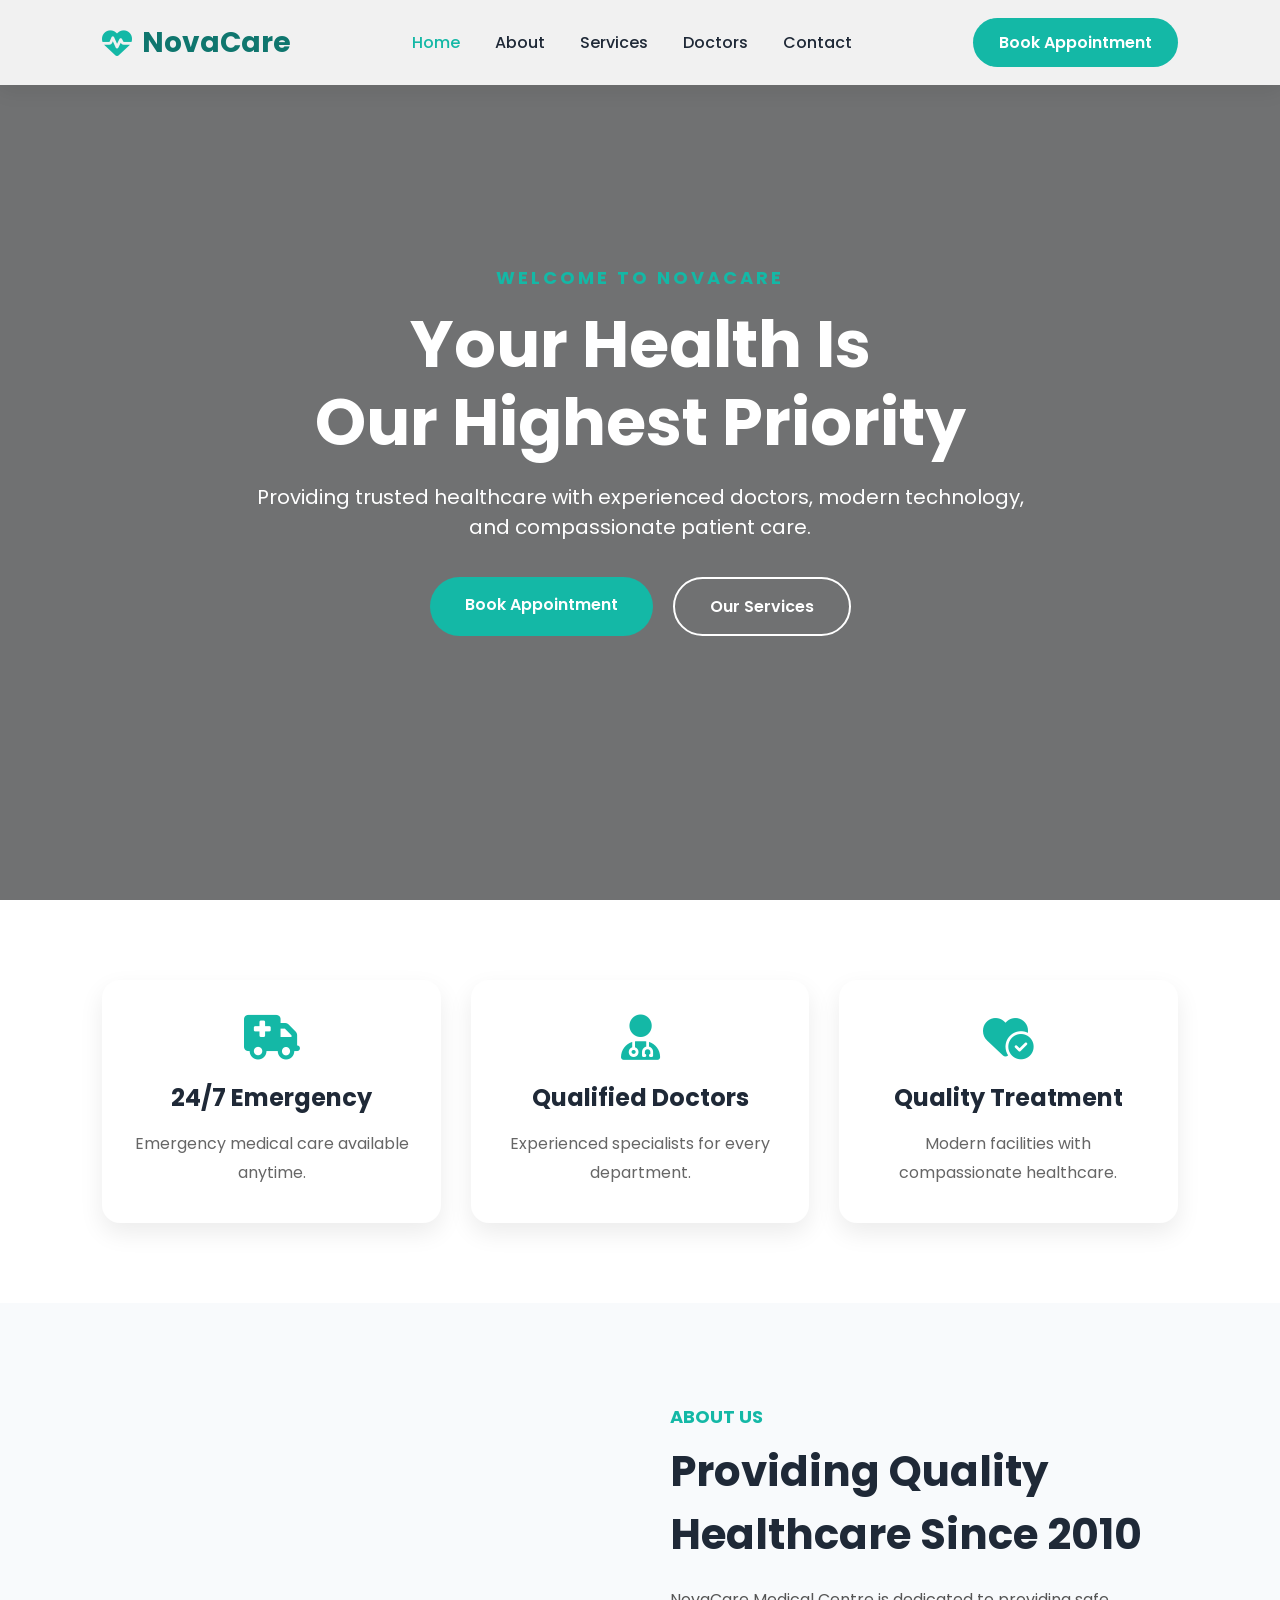
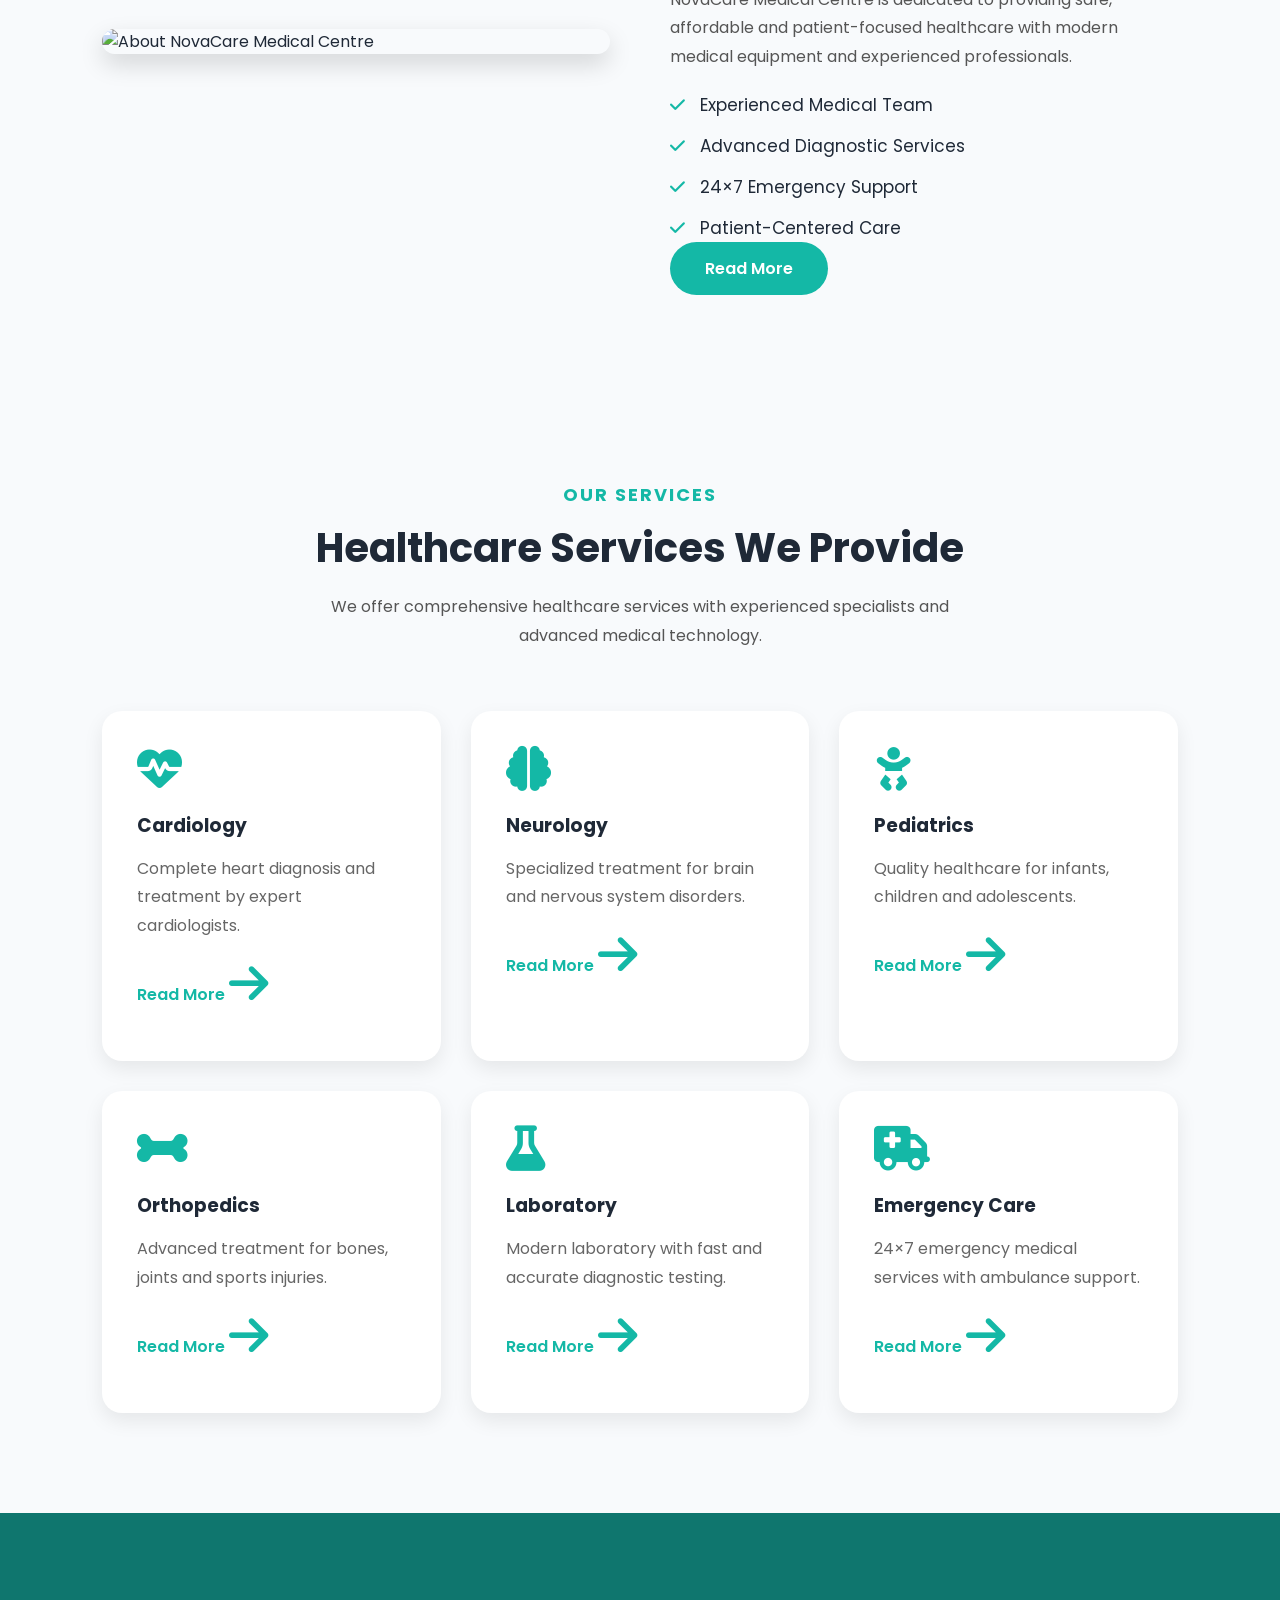
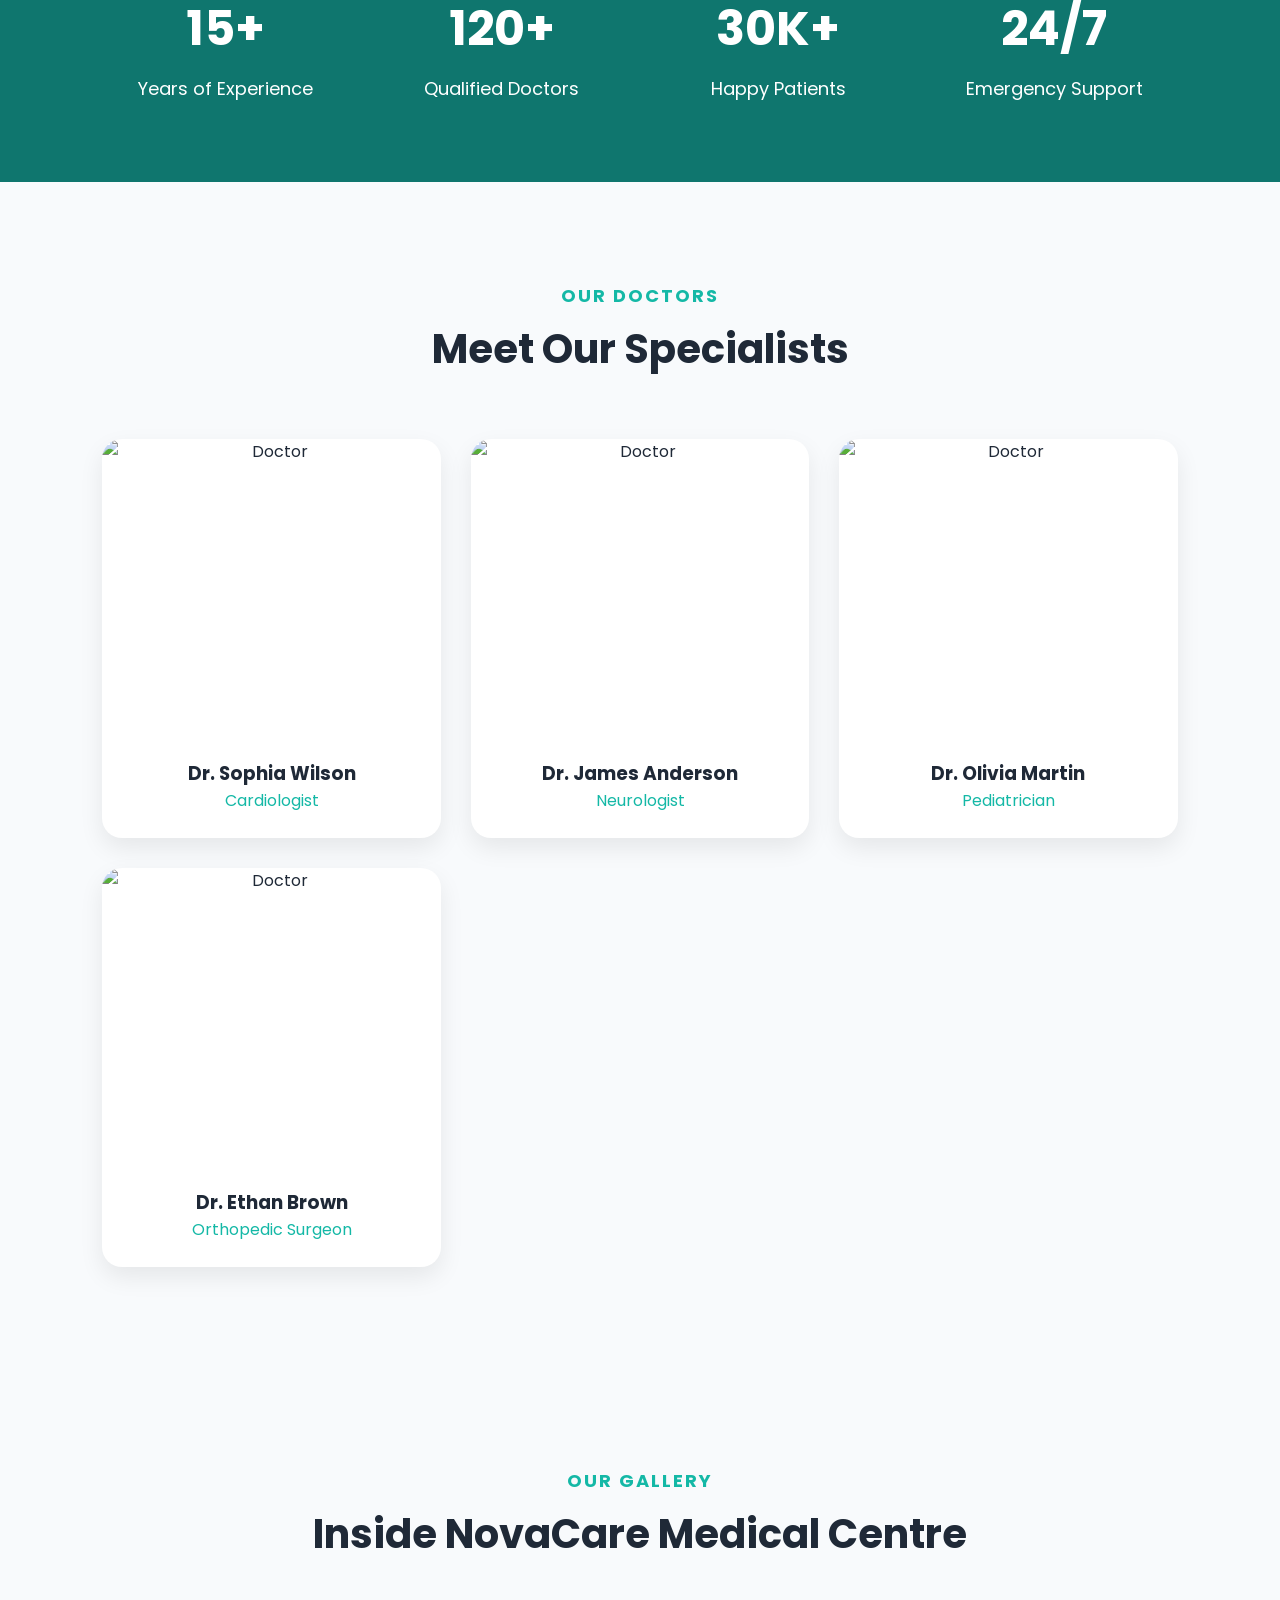
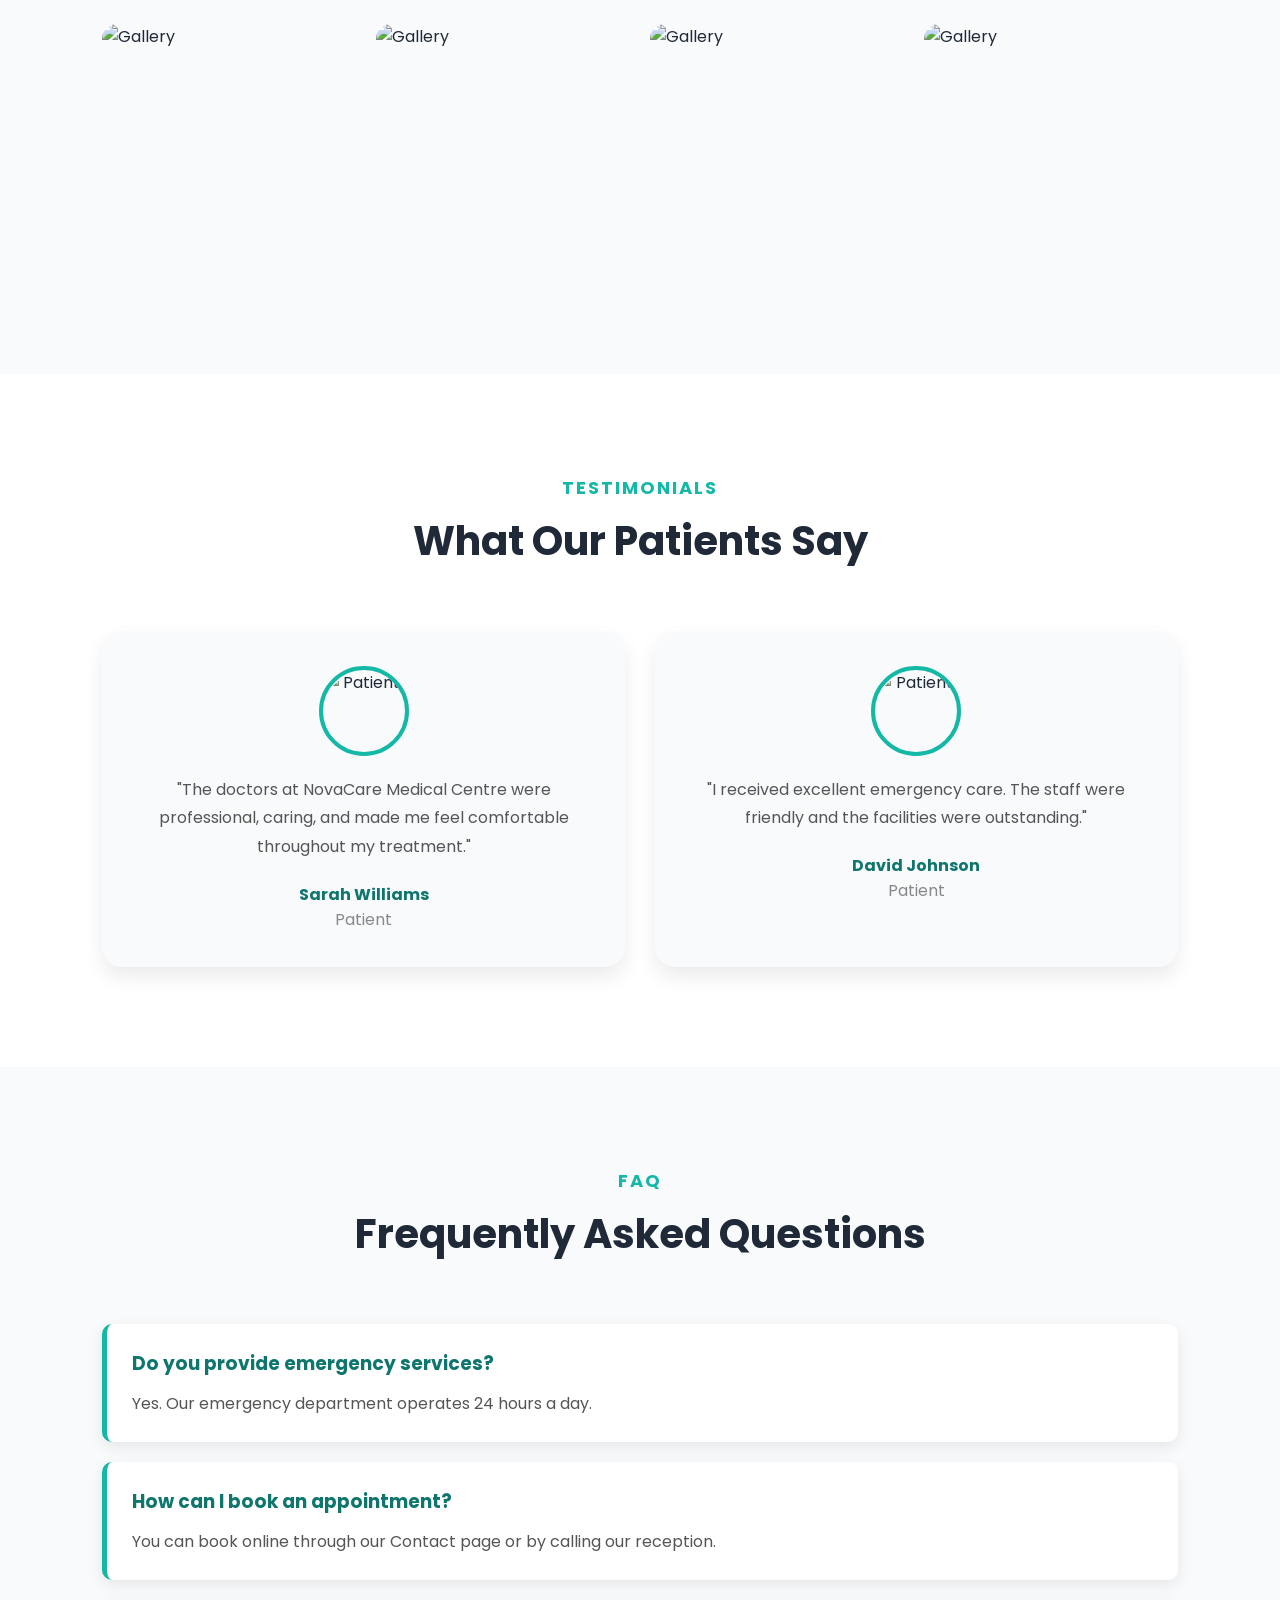
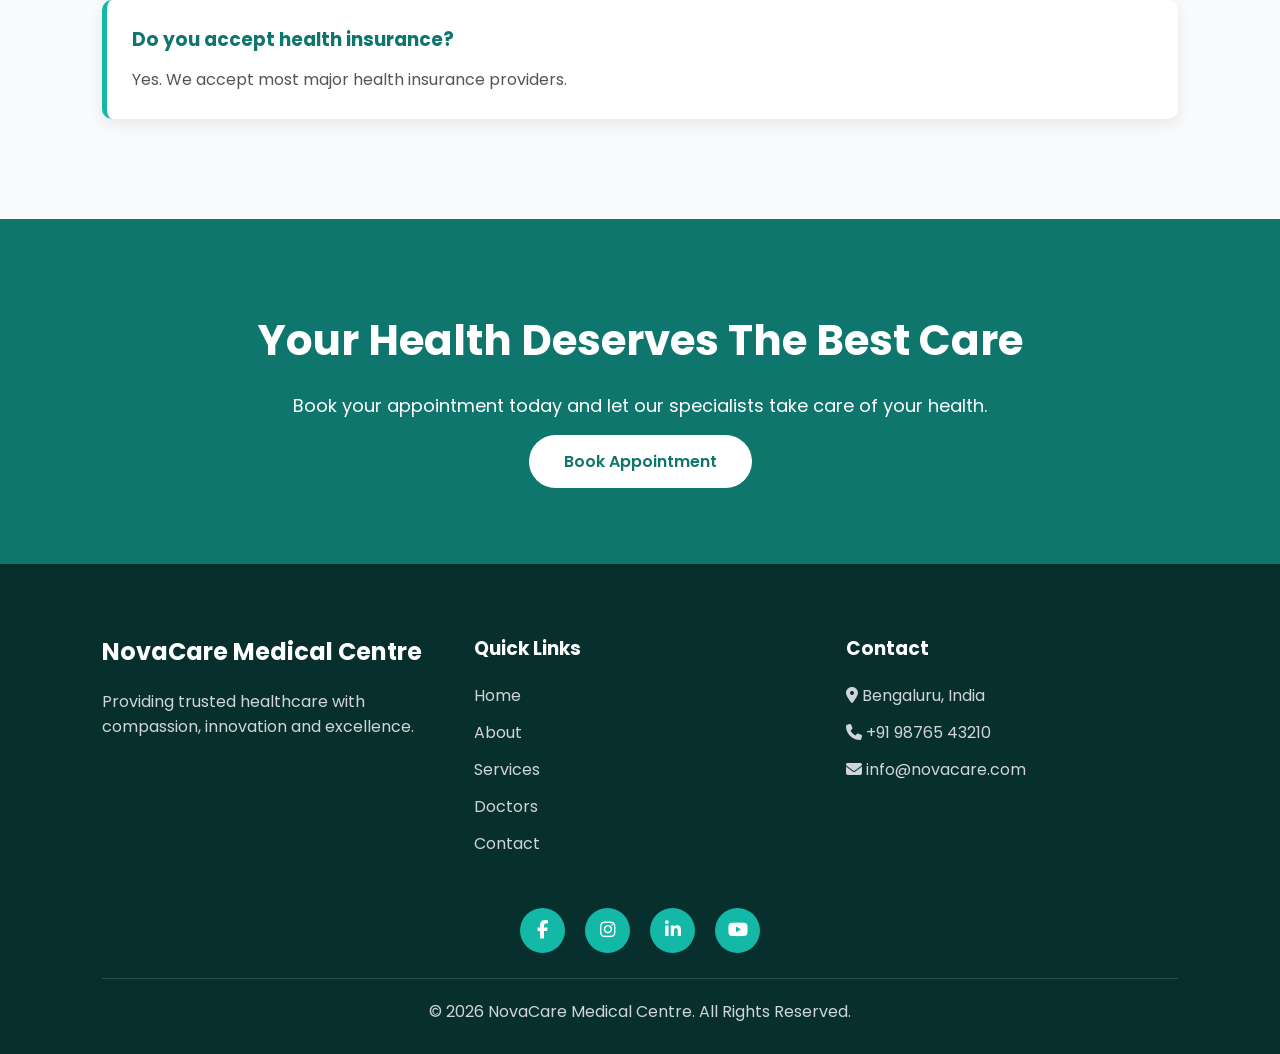
==== index.html @ 67d6e4db "Add files via upload" ====
<!DOCTYPE html>
<html lang="en">

<head>

<meta charset="UTF-8">

<meta name="viewport" content="width=device-width, initial-scale=1.0">

<title>NovaCare Medical Centre | Your Health, Our Priority</title>

<meta name="description" content="NovaCare Medical Centre provides quality healthcare with experienced doctors and modern facilities.">

<link rel="stylesheet" href="style.css">

<link href="https://fonts.googleapis.com/css2?family=Poppins:wght@300;400;500;600;700;800&display=swap" rel="stylesheet">

<link rel="stylesheet"
href="https://cdnjs.cloudflare.com/ajax/libs/font-awesome/6.6.0/css/all.min.css">

</head>

<body>

<!-- Navigation -->

<header>

<nav class="navbar">

<a href="index.html" class="logo">

<i class="fa-solid fa-heart-pulse"></i>

<span>NovaCare</span>

</a>

<input type="checkbox" id="menu-toggle">

<label for="menu-toggle" class="menu-btn">

<span></span>

<span></span>

<span></span>

</label>

<ul class="nav-links">

<li><a class="active" href="index.html">Home</a></li>

<li><a href="about.html">About</a></li>

<li><a href="services.html">Services</a></li>

<li><a href="doctors.html">Doctors</a></li>

<li><a href="contact.html">Contact</a></li>

</ul>

<a href="contact.html" class="appointment-btn">

Book Appointment

</a>

</nav>

</header>

<!-- Hero -->

<section class="hero">

<div class="overlay"></div>

<div class="hero-content">

<h4>WELCOME TO NOVACARE</h4>

<h1>

Your Health Is<br>

Our Highest Priority

</h1>

<p>

Providing trusted healthcare with experienced doctors,
modern technology, and compassionate patient care.

</p>

<div class="hero-buttons">

<a href="contact.html" class="btn">

Book Appointment

</a>

<a href="services.html" class="btn-outline">

Our Services

</a>

</div>

</div>

</section>

<!-- Emergency Cards -->

<section class="emergency-section">

<div class="emergency-card">

<i class="fa-solid fa-truck-medical"></i>

<h3>24/7 Emergency</h3>

<p>

Emergency medical care available anytime.

</p>

</div>

<div class="emergency-card">

<i class="fa-solid fa-user-doctor"></i>

<h3>Qualified Doctors</h3>

<p>

Experienced specialists for every department.

</p>

</div>

<div class="emergency-card">

<i class="fa-solid fa-heart-circle-check"></i>

<h3>Quality Treatment</h3>

<p>

Modern facilities with compassionate healthcare.

</p>

</div>

</section>

<!-- About Preview -->

<section class="about-home">

<div class="about-image">

<img src="images/about.jpg" alt="About NovaCare Medical Centre">

</div>

<div class="about-content">

<h5>ABOUT US</h5>

<h2>

Providing Quality Healthcare Since 2010

</h2>

<p>

NovaCare Medical Centre is dedicated to providing safe,
affordable and patient-focused healthcare with modern
medical equipment and experienced professionals.

</p>

<ul>

<li><i class="fa-solid fa-check"></i> Experienced Medical Team</li>

<li><i class="fa-solid fa-check"></i> Advanced Diagnostic Services</li>

<li><i class="fa-solid fa-check"></i> 24×7 Emergency Support</li>

<li><i class="fa-solid fa-check"></i> Patient-Centered Care</li>

</ul>

<a href="about.html" class="btn">

Read More

</a>

</div>

</section>

<!-- NEXT PART CONTINUES FROM HERE -->
 <!-- ================= SERVICES ================= -->

<section class="services">

<div class="section-title">

<h5>OUR SERVICES</h5>

<h2>Healthcare Services We Provide</h2>

<p>
We offer comprehensive healthcare services with experienced specialists and advanced medical technology.
</p>

</div>

<div class="service-container">

<div class="service-card">

<i class="fa-solid fa-heart-pulse"></i>

<h3>Cardiology</h3>

<p>Complete heart diagnosis and treatment by expert cardiologists.</p>

<a href="services.html">Read More <i class="fa-solid fa-arrow-right"></i></a>

</div>

<div class="service-card">

<i class="fa-solid fa-brain"></i>

<h3>Neurology</h3>

<p>Specialized treatment for brain and nervous system disorders.</p>

<a href="services.html">Read More <i class="fa-solid fa-arrow-right"></i></a>

</div>

<div class="service-card">

<i class="fa-solid fa-baby"></i>

<h3>Pediatrics</h3>

<p>Quality healthcare for infants, children and adolescents.</p>

<a href="services.html">Read More <i class="fa-solid fa-arrow-right"></i></a>

</div>

<div class="service-card">

<i class="fa-solid fa-bone"></i>

<h3>Orthopedics</h3>

<p>Advanced treatment for bones, joints and sports injuries.</p>

<a href="services.html">Read More <i class="fa-solid fa-arrow-right"></i></a>

</div>

<div class="service-card">

<i class="fa-solid fa-flask"></i>

<h3>Laboratory</h3>

<p>Modern laboratory with fast and accurate diagnostic testing.</p>

<a href="services.html">Read More <i class="fa-solid fa-arrow-right"></i></a>

</div>

<div class="service-card">

<i class="fa-solid fa-truck-medical"></i>

<h3>Emergency Care</h3>

<p>24×7 emergency medical services with ambulance support.</p>

<a href="services.html">Read More <i class="fa-solid fa-arrow-right"></i></a>

</div>

</div>

</section>

<!-- ================= COUNTERS ================= -->

<section class="counter">

<div class="counter-box">

<h2>15+</h2>

<p>Years of Experience</p>

</div>

<div class="counter-box">

<h2>120+</h2>

<p>Qualified Doctors</p>

</div>

<div class="counter-box">

<h2>30K+</h2>

<p>Happy Patients</p>

</div>

<div class="counter-box">

<h2>24/7</h2>

<p>Emergency Support</p>

</div>

</section>

<!-- ================= DOCTORS ================= -->

<section class="doctors-home">

<div class="section-title">

<h5>OUR DOCTORS</h5>

<h2>Meet Our Specialists</h2>

</div>

<div class="doctor-container">

<div class="doctor-card">

<img src="images/doctor1.jpg" alt="Doctor">

<h3>Dr. Sophia Wilson</h3>

<p>Cardiologist</p>

</div>

<div class="doctor-card">

<img src="images/doctor2.jpg" alt="Doctor">

<h3>Dr. James Anderson</h3>

<p>Neurologist</p>

</div>

<div class="doctor-card">

<img src="images/doctor3.jpg" alt="Doctor">

<h3>Dr. Olivia Martin</h3>

<p>Pediatrician</p>

</div>

<div class="doctor-card">

<img src="images/doctor4.jpg" alt="Doctor">

<h3>Dr. Ethan Brown</h3>

<p>Orthopedic Surgeon</p>

</div>

</div>

</section>

<!-- ================= GALLERY ================= -->

<section class="gallery-home">

<div class="section-title">

<h5>OUR GALLERY</h5>

<h2>Inside NovaCare Medical Centre</h2>

</div>

<div class="gallery-grid">

<img src="images/gallery1.jpg" alt="Gallery">

<img src="images/gallery2.jpg" alt="Gallery">

<img src="images/gallery3.jpg" alt="Gallery">

<img src="images/gallery4.jpg" alt="Gallery">

</div>

</section>

<!-- NEXT PART CONTINUES FROM HERE -->
 <!-- ================= TESTIMONIALS ================= -->

<section class="testimonials">

<div class="section-title">

<h5>TESTIMONIALS</h5>

<h2>What Our Patients Say</h2>

</div>

<div class="testimonial-container">

<div class="testimonial-card">

<img src="images/patient1.jpg" alt="Patient">

<p>

"The doctors at NovaCare Medical Centre were professional, caring, and made me feel comfortable throughout my treatment."

</p>

<h4>Sarah Williams</h4>

<span>Patient</span>

</div>

<div class="testimonial-card">

<img src="images/patient2.jpg" alt="Patient">

<p>

"I received excellent emergency care. The staff were friendly and the facilities were outstanding."

</p>

<h4>David Johnson</h4>

<span>Patient</span>

</div>

</div>

</section>

<!-- ================= FAQ ================= -->

<section class="faq">

<div class="section-title">

<h5>FAQ</h5>

<h2>Frequently Asked Questions</h2>

</div>

<div class="faq-container">

<div class="faq-box">

<h3>Do you provide emergency services?</h3>

<p>

Yes. Our emergency department operates 24 hours a day.

</p>

</div>

<div class="faq-box">

<h3>How can I book an appointment?</h3>

<p>

You can book online through our Contact page or by calling our reception.

</p>

</div>

<div class="faq-box">

<h3>Do you accept health insurance?</h3>

<p>

Yes. We accept most major health insurance providers.

</p>

</div>

</div>

</section>

<!-- ================= CALL TO ACTION ================= -->

<section class="cta">

<h2>Your Health Deserves The Best Care</h2>

<p>

Book your appointment today and let our specialists take care of your health.

</p>

<a href="contact.html" class="btn">

Book Appointment

</a>

</section>

<!-- ================= FOOTER ================= -->

<footer>

<div class="footer-container">

<div class="footer-box">

<h2>NovaCare Medical Centre</h2>

<p>

Providing trusted healthcare with compassion, innovation and excellence.

</p>

</div>

<div class="footer-box">

<h3>Quick Links</h3>

<ul>

<li><a href="index.html">Home</a></li>

<li><a href="about.html">About</a></li>

<li><a href="services.html">Services</a></li>

<li><a href="doctors.html">Doctors</a></li>

<li><a href="contact.html">Contact</a></li>

</ul>

</div>

<div class="footer-box">

<h3>Contact</h3>

<p><i class="fa-solid fa-location-dot"></i> Bengaluru, India</p>

<p><i class="fa-solid fa-phone"></i> +91 98765 43210</p>

<p><i class="fa-solid fa-envelope"></i> info@novacare.com</p>

</div>

</div>

<div class="social-icons">

<a href="#"><i class="fab fa-facebook-f"></i></a>

<a href="#"><i class="fab fa-instagram"></i></a>

<a href="#"><i class="fab fa-linkedin-in"></i></a>

<a href="#"><i class="fab fa-youtube"></i></a>

</div>

<p class="copyright">

© 2026 NovaCare Medical Centre. All Rights Reserved.

</p>

</footer>

<script src="script.js"></script>

</body>

</html>
---- style.css ----
/* ===============================
   NOVACARE MEDICAL CENTRE
   STYLE.CSS
=================================*/

@import url('https://fonts.googleapis.com/css2?family=Poppins:wght@300;400;500;600;700;800&display=swap');

*{
margin:0;
padding:0;
box-sizing:border-box;
font-family:'Poppins',sans-serif;
scroll-behavior:smooth;
}

body{
background:#F8FAFC;
color:#1F2937;
overflow-x:hidden;
}

img{
width:100%;
display:block;
}

a{
text-decoration:none;
}

ul{
list-style:none;
}

/*================ NAVBAR ================*/

header{
position:fixed;
top:0;
left:0;
width:100%;
z-index:1000;
}

.navbar{
display:flex;
justify-content:space-between;
align-items:center;
padding:18px 8%;
background:rgba(255,255,255,.9);
backdrop-filter:blur(15px);
box-shadow:0 5px 20px rgba(0,0,0,.08);
}

.logo{
display:flex;
align-items:center;
gap:10px;
font-size:28px;
font-weight:700;
color:#0F766E;
}

.logo i{
font-size:30px;
color:#14B8A6;
}

.nav-links{
display:flex;
gap:35px;
}

.nav-links a{
color:#1F2937;
font-weight:500;
transition:.3s;
}

.nav-links a:hover,
.nav-links .active{
color:#14B8A6;
}

.appointment-btn{
background:#14B8A6;
padding:12px 26px;
border-radius:30px;
color:#fff;
font-weight:600;
transition:.3s;
}

.appointment-btn:hover{
background:#0F766E;
}

#menu-toggle{
display:none;
}

.menu-btn{
display:none;
cursor:pointer;
}

.menu-btn span{
display:block;
width:28px;
height:3px;
background:#0F766E;
margin:6px 0;
border-radius:5px;
}

/*================ HERO ================*/

.hero{
height:100vh;
background:
linear-gradient(rgba(0,0,0,.55),rgba(0,0,0,.55)),
url("images/hero-banner.jpg") center/cover;
display:flex;
justify-content:center;
align-items:center;
text-align:center;
padding:0 20px;
}

.hero-content{
max-width:800px;
color:#fff;
}

.hero h4{
font-size:18px;
letter-spacing:3px;
margin-bottom:15px;
color:#14B8A6;
}

.hero h1{
font-size:65px;
line-height:1.2;
margin-bottom:20px;
}

.hero p{
font-size:20px;
margin-bottom:35px;
}

.hero-buttons{
display:flex;
justify-content:center;
gap:20px;
flex-wrap:wrap;
}

.btn{
background:#14B8A6;
color:#fff;
padding:15px 35px;
border-radius:30px;
font-weight:600;
transition:.3s;
}

.btn:hover{
background:#0F766E;
}

.btn-outline{
border:2px solid #fff;
padding:15px 35px;
border-radius:30px;
color:#fff;
font-weight:600;
transition:.3s;
}

.btn-outline:hover{
background:#fff;
color:#0F766E;
}

/*================ SECTION TITLE ================*/

.section-title{
text-align:center;
margin-bottom:60px;
}

.section-title h5{
color:#14B8A6;
font-size:18px;
letter-spacing:2px;
margin-bottom:10px;
}

.section-title h2{
font-size:40px;
margin-bottom:15px;
color:#1F2937;
}

.section-title p{
max-width:700px;
margin:auto;
line-height:1.8;
color:#555;
}
/*================ EMERGENCY SECTION ================*/

.emergency-section{
padding:80px 8%;
display:grid;
grid-template-columns:repeat(auto-fit,minmax(250px,1fr));
gap:30px;
background:#fff;
}

.emergency-card{
background:#fff;
padding:35px 25px;
border-radius:18px;
text-align:center;
box-shadow:0 10px 25px rgba(0,0,0,.08);
transition:.4s;
}

.emergency-card:hover{
transform:translateY(-10px);
}

.emergency-card i{
font-size:45px;
color:#14B8A6;
margin-bottom:20px;
}

.emergency-card h3{
margin-bottom:15px;
font-size:24px;
}

.emergency-card p{
color:#666;
line-height:1.8;
}

/*================ ABOUT ================*/

.about-home{
padding:100px 8%;
display:grid;
grid-template-columns:repeat(auto-fit,minmax(350px,1fr));
align-items:center;
gap:60px;
}

.about-image img{
border-radius:20px;
box-shadow:0 10px 25px rgba(0,0,0,.15);
}

.about-content h5{
color:#14B8A6;
font-size:18px;
margin-bottom:10px;
}

.about-content h2{
font-size:42px;
margin-bottom:20px;
}

.about-content p{
line-height:1.8;
color:#555;
margin-bottom:20px;
}

.about-content ul li{
margin:15px 0;
font-size:17px;
}

.about-content i{
color:#14B8A6;
margin-right:10px;
}

/*================ SERVICES ================*/

.services{
padding:100px 8%;
background:#F8FAFC;
}

.service-container{
display:grid;
grid-template-columns:repeat(auto-fit,minmax(280px,1fr));
gap:30px;
}

.service-card{
background:#fff;
padding:35px;
border-radius:20px;
box-shadow:0 8px 20px rgba(0,0,0,.08);
transition:.4s;
}

.service-card:hover{
transform:translateY(-10px);
}

.service-card i{
font-size:45px;
color:#14B8A6;
margin-bottom:20px;
}

.service-card h3{
margin-bottom:15px;
}

.service-card p{
line-height:1.8;
color:#666;
margin-bottom:20px;
}

.service-card a{
color:#14B8A6;
font-weight:600;
}

/*================ COUNTER ================*/

.counter{
padding:80px 8%;
background:#0F766E;
display:grid;
grid-template-columns:repeat(auto-fit,minmax(220px,1fr));
gap:30px;
text-align:center;
color:#fff;
}

.counter-box h2{
font-size:48px;
margin-bottom:10px;
}

.counter-box p{
font-size:18px;
}

/*================ DOCTORS ================*/

.doctors-home{
padding:100px 8%;
}

.doctor-container{
display:grid;
grid-template-columns:repeat(auto-fit,minmax(250px,1fr));
gap:30px;
}

.doctor-card{
background:#fff;
border-radius:20px;
overflow:hidden;
text-align:center;
box-shadow:0 10px 25px rgba(0,0,0,.08);
transition:.4s;
}

.doctor-card:hover{
transform:translateY(-10px);
}

.doctor-card img{
height:300px;
object-fit:cover;
}

.doctor-card h3{
margin-top:20px;
}

.doctor-card p{
padding-bottom:25px;
color:#14B8A6;
}

/*================ GALLERY ================*/

.gallery-home{
padding:100px 8%;
background:#F8FAFC;
}

.gallery-grid{
display:grid;
grid-template-columns:repeat(auto-fit,minmax(250px,1fr));
gap:20px;
}

.gallery-grid img{
height:250px;
object-fit:cover;
border-radius:15px;
transition:.4s;
}

.gallery-grid img:hover{
transform:scale(1.05);
}
/*================ TESTIMONIALS ================*/

.testimonials{
padding:100px 8%;
background:#ffffff;
}

.testimonial-container{
display:grid;
grid-template-columns:repeat(auto-fit,minmax(320px,1fr));
gap:30px;
}

.testimonial-card{
background:#F8FAFC;
padding:35px;
border-radius:20px;
text-align:center;
box-shadow:0 10px 20px rgba(0,0,0,.08);
transition:.4s;
}

.testimonial-card:hover{
transform:translateY(-10px);
}

.testimonial-card img{
width:90px;
height:90px;
border-radius:50%;
margin:0 auto 20px;
object-fit:cover;
border:4px solid #14B8A6;
}

.testimonial-card p{
line-height:1.8;
color:#555;
margin-bottom:20px;
}

.testimonial-card h4{
color:#0F766E;
}

.testimonial-card span{
color:#888;
}

/*================ FAQ ================*/

.faq{
padding:100px 8%;
background:#F8FAFC;
}

.faq-container{
display:grid;
gap:20px;
}

.faq-box{
background:#fff;
padding:25px;
border-left:5px solid #14B8A6;
border-radius:10px;
box-shadow:0 5px 15px rgba(0,0,0,.08);
}

.faq-box h3{
margin-bottom:12px;
color:#0F766E;
}

.faq-box p{
color:#555;
line-height:1.7;
}

/*================ CALL TO ACTION ================*/

.cta{
padding:90px 8%;
text-align:center;
background:#0F766E;
color:#fff;
}

.cta h2{
font-size:42px;
margin-bottom:20px;
}

.cta p{
font-size:18px;
margin-bottom:30px;
}

.cta .btn{
background:#fff;
color:#0F766E;
}

.cta .btn:hover{
background:#14B8A6;
color:#fff;
}

/*================ FOOTER ================*/

footer{
background:#062F2D;
color:#fff;
padding:70px 8% 30px;
}

.footer-container{
display:grid;
grid-template-columns:repeat(auto-fit,minmax(250px,1fr));
gap:40px;
margin-bottom:40px;
}

.footer-box h2,
.footer-box h3{
margin-bottom:20px;
}

.footer-box p,
.footer-box li{
margin-bottom:12px;
color:#d1d5db;
}

.footer-box ul{
padding:0;
}

.footer-box a{
color:#d1d5db;
transition:.3s;
}

.footer-box a:hover{
color:#14B8A6;
}

.social-icons{
display:flex;
justify-content:center;
gap:20px;
margin-bottom:25px;
}

.social-icons a{
width:45px;
height:45px;
background:#14B8A6;
color:#fff;
display:flex;
align-items:center;
justify-content:center;
border-radius:50%;
font-size:18px;
transition:.3s;
}

.social-icons a:hover{
background:#fff;
color:#0F766E;
}

.copyright{
text-align:center;
border-top:1px solid rgba(255,255,255,.15);
padding-top:20px;
color:#d1d5db;
}

/*================ MOBILE MENU ================*/

@media(max-width:992px){

.menu-btn{
display:block;
z-index:1001;
}

.nav-links{
position:fixed;
top:80px;
left:-100%;
width:100%;
background:#ffffff;
flex-direction:column;
text-align:center;
padding:30px 0;
transition:.4s;
box-shadow:0 10px 20px rgba(0,0,0,.1);
}

.nav-links li{
margin:18px 0;
}

#menu-toggle:checked~.nav-links{
left:0;
}

.appointment-btn{
display:none;
}

.hero h1{
font-size:45px;
}

.hero p{
font-size:18px;
}

.section-title h2{
font-size:32px;
}

.about-content h2{
font-size:34px;
}

.cta h2{
font-size:32px;
}

}

@media(max-width:576px){

.navbar{
padding:15px 5%;
}

.hero{
padding:0 15px;
}

.hero h1{
font-size:34px;
}

.hero p{
font-size:16px;
}

.hero-buttons{
flex-direction:column;
}

.btn,
.btn-outline{
width:100%;
text-align:center;
}

.about-home,
.services,
.doctors-home,
.gallery-home,
.testimonials,
.faq,
.counter,
.cta{
padding:70px 5%;
}

.counter-box h2{
font-size:38px;
}

}
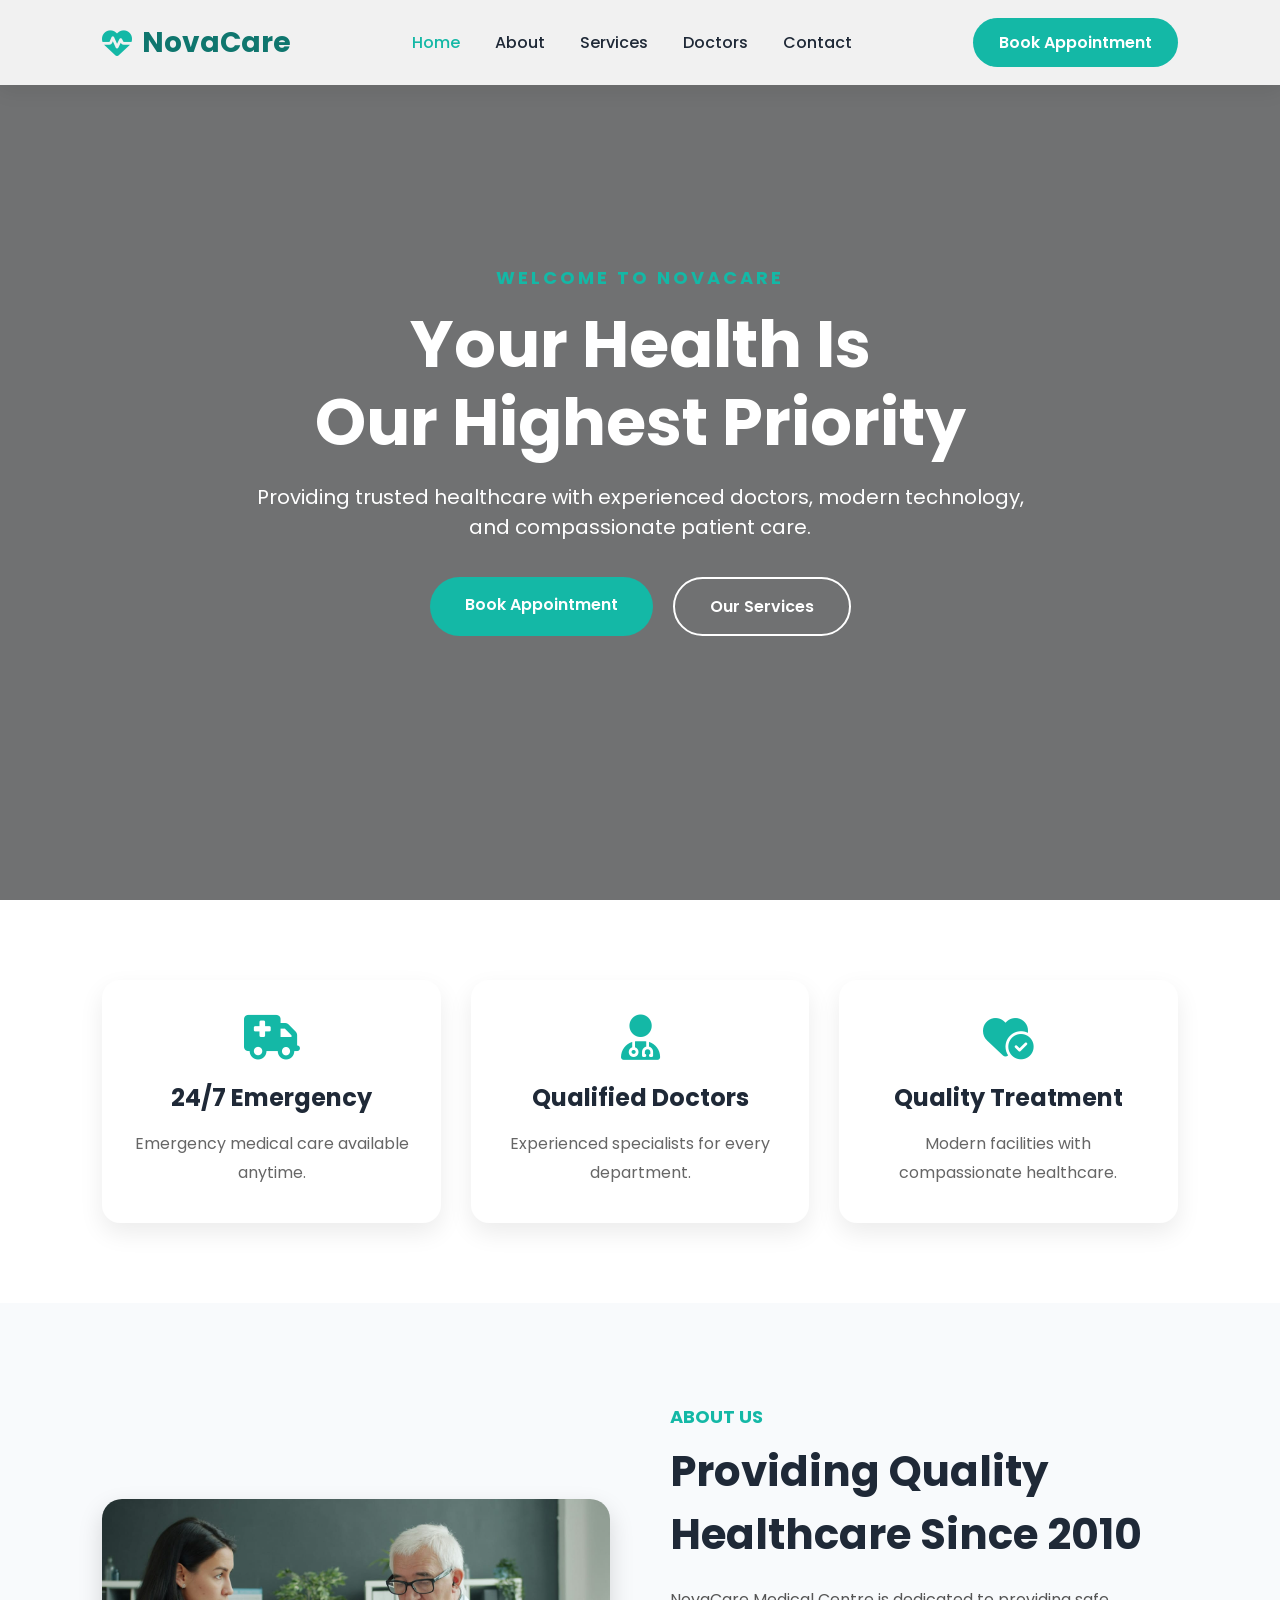
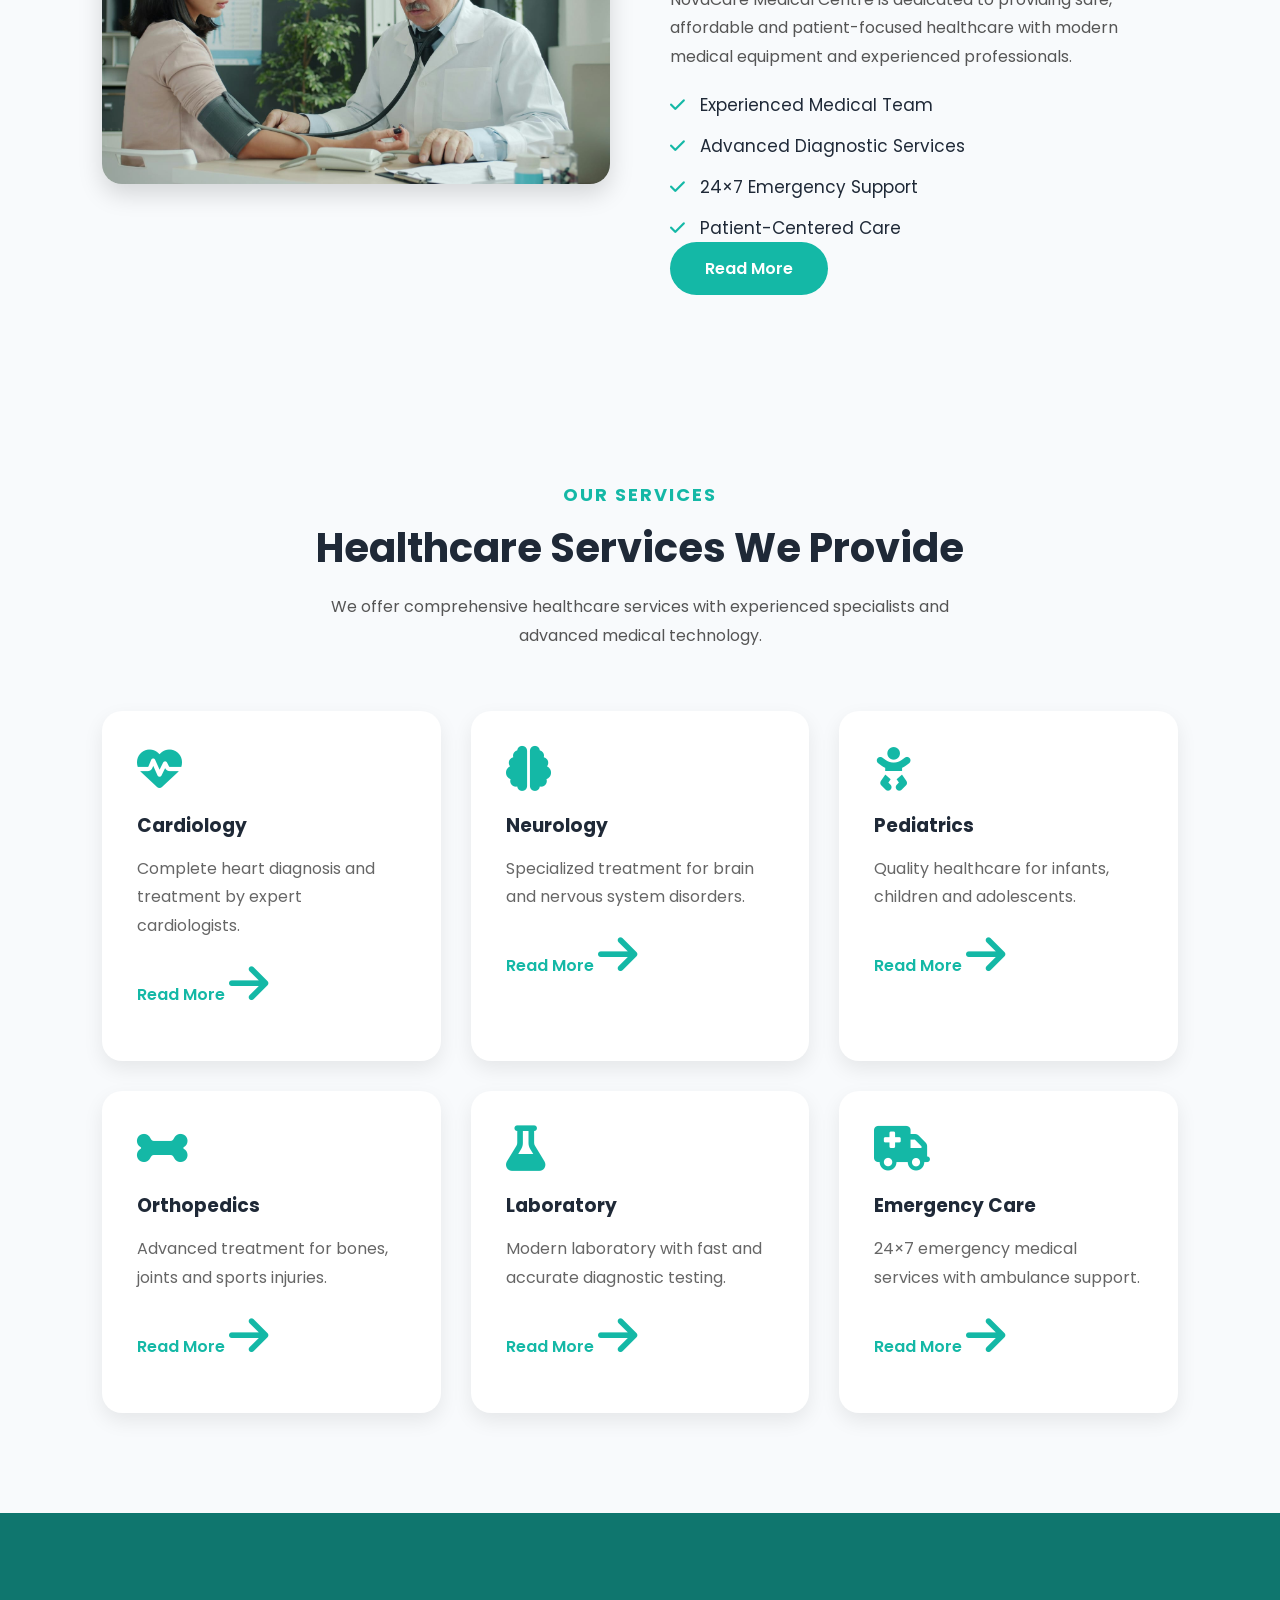
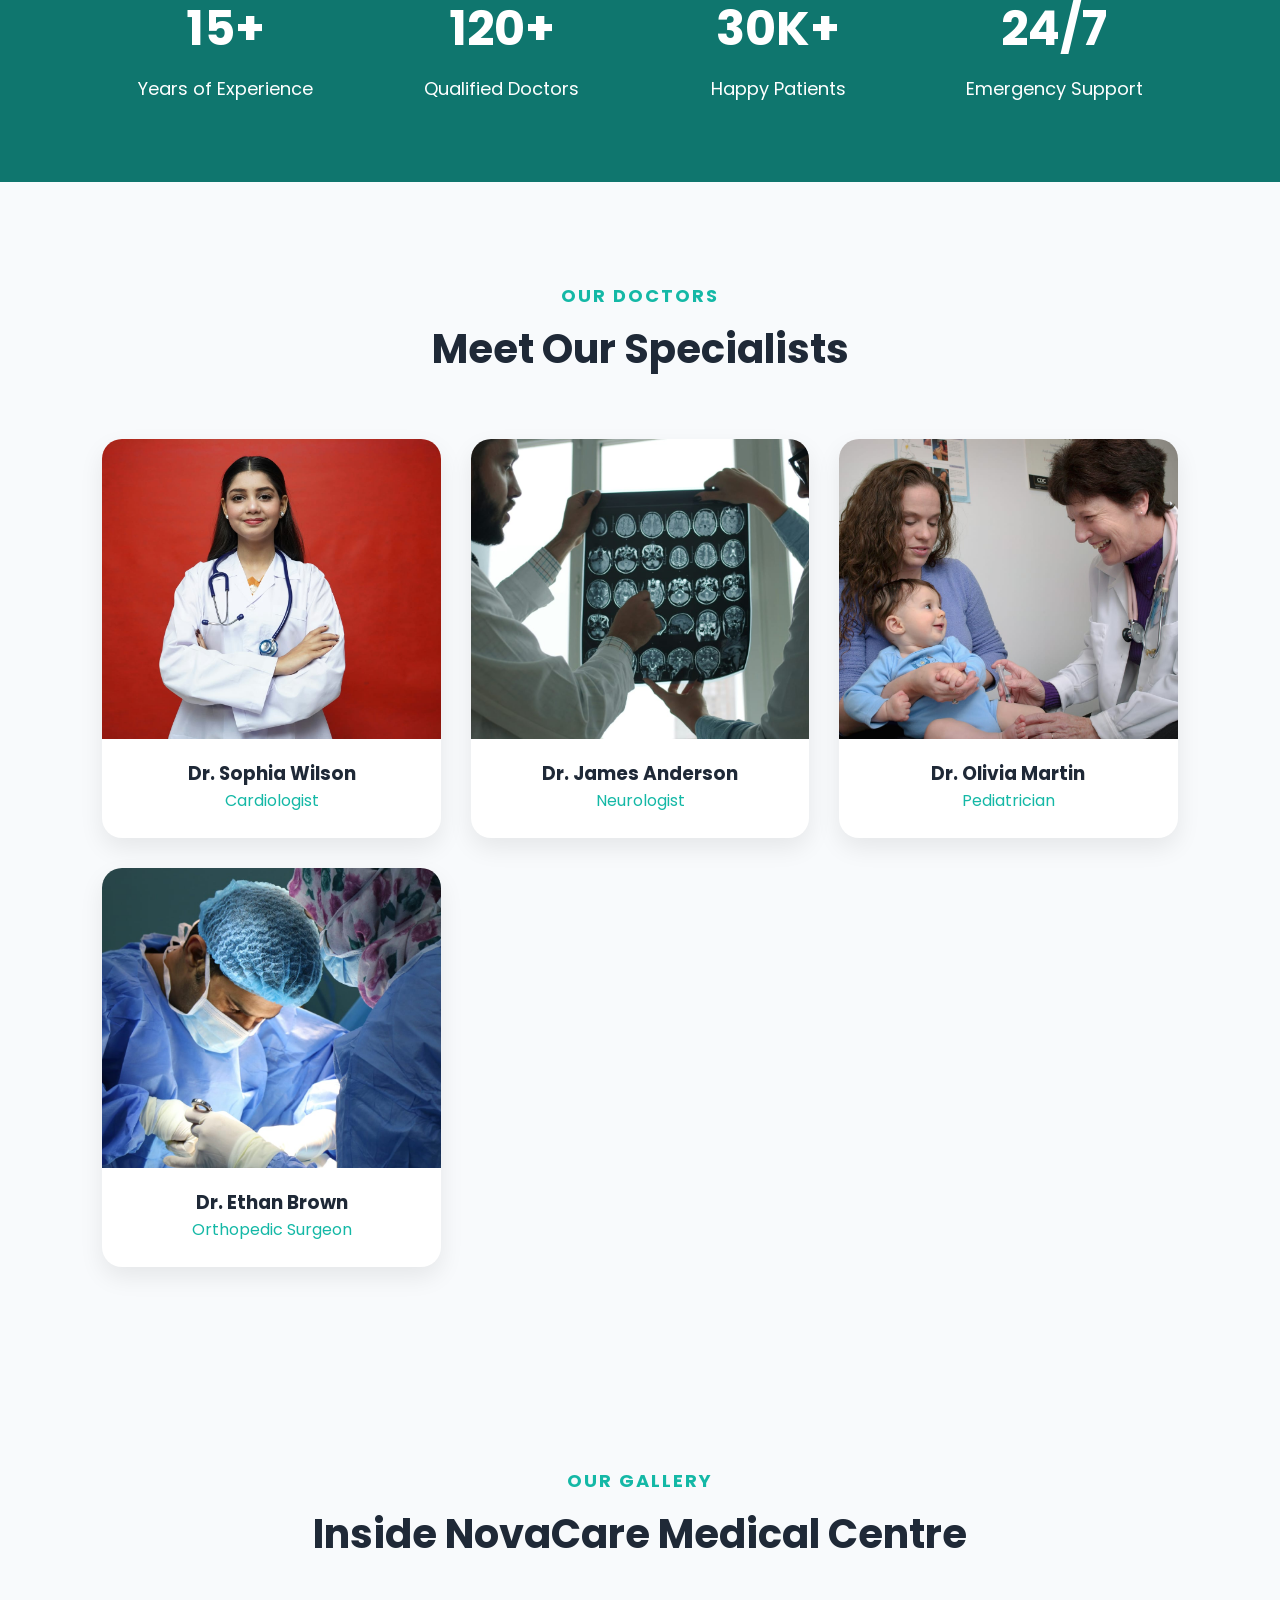
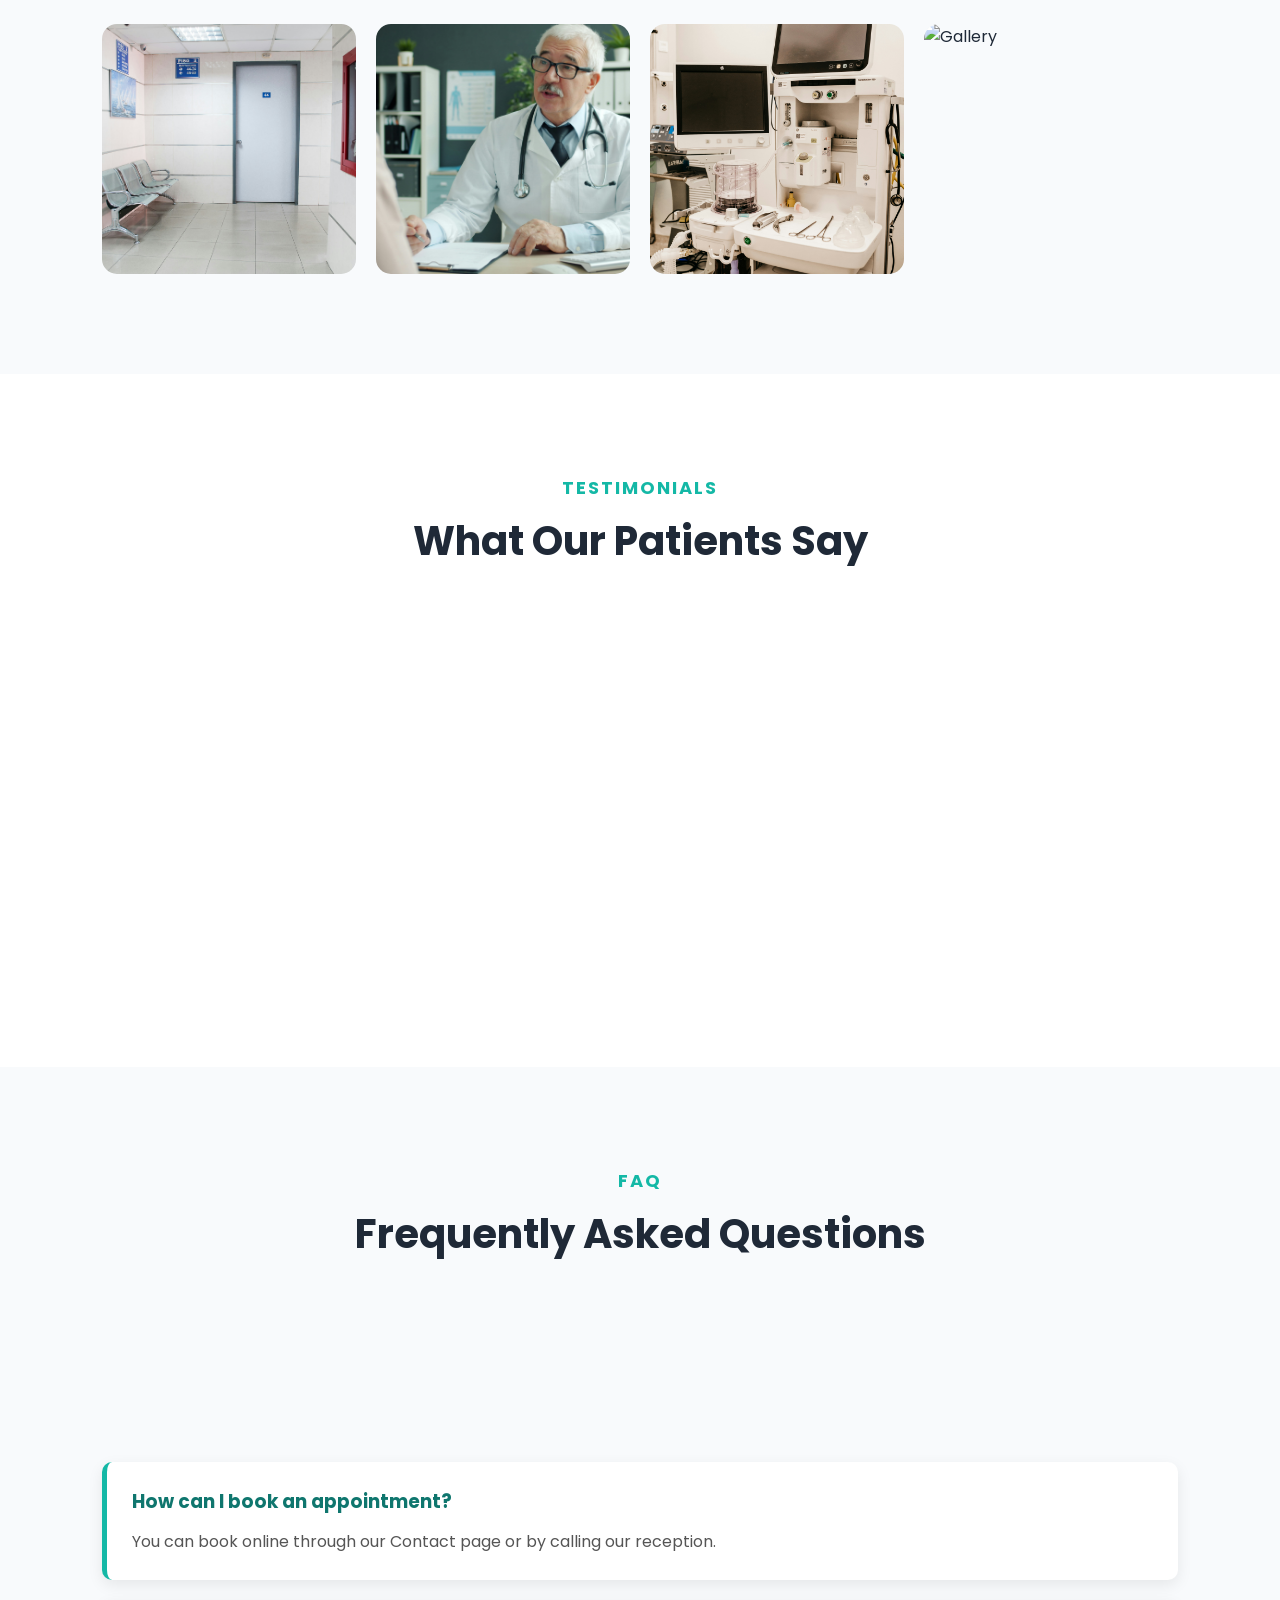
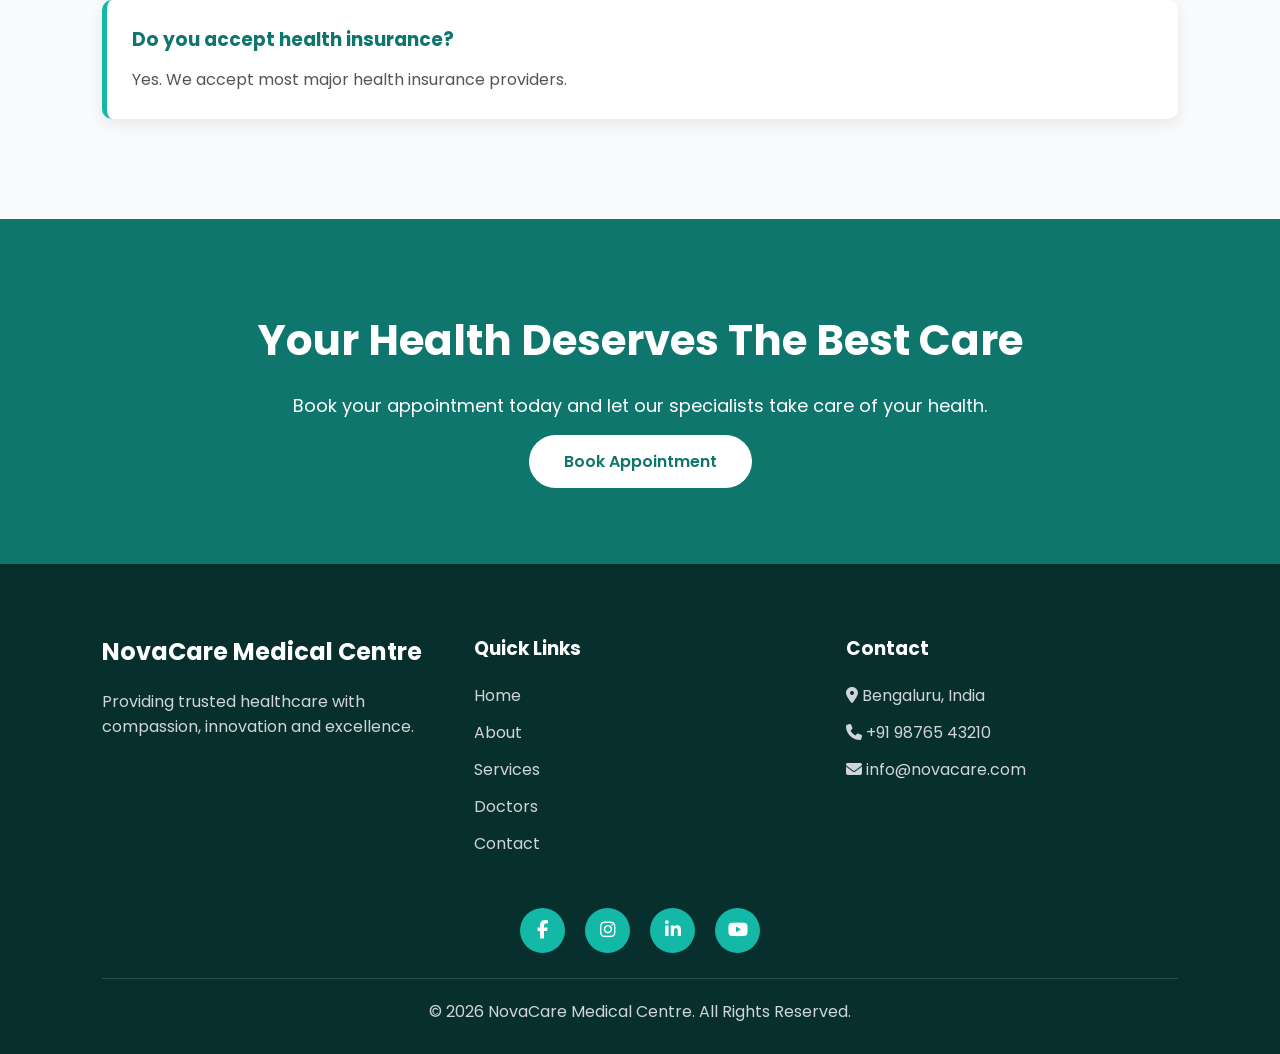
==== commit 4ca17e30: "Update index.html" ====
--- a/index.html
+++ b/index.html
@@ -171,7 +171,7 @@
 
 <div class="about-image">
 
-<img src="images/about.jpg" alt="About NovaCare Medical Centre">
+<img src="about.jpg" alt="About">
 
 </div>
 
@@ -364,7 +364,7 @@
 
 <div class="doctor-card">
 
-<img src="images/doctor1.jpg" alt="Doctor">
+<img src="doctor1.jpg" alt="Doctor">
 
 <h3>Dr. Sophia Wilson</h3>
 
@@ -374,7 +374,7 @@
 
 <div class="doctor-card">
 
-<img src="images/doctor2.jpg" alt="Doctor">
+<img src="doctor2.jpg" alt="Doctor">
 
 <h3>Dr. James Anderson</h3>
 
@@ -384,7 +384,7 @@
 
 <div class="doctor-card">
 
-<img src="images/doctor3.jpg" alt="Doctor">
+<img src="doctor3.jpg" alt="Doctor">
 
 <h3>Dr. Olivia Martin</h3>
 
@@ -394,7 +394,7 @@
 
 <div class="doctor-card">
 
-<img src="images/doctor4.jpg" alt="Doctor">
+<img src="doctor4.jpg" alt="Doctor">
 
 <h3>Dr. Ethan Brown</h3>
 
@@ -420,13 +420,13 @@
 
 <div class="gallery-grid">
 
-<img src="images/gallery1.jpg" alt="Gallery">
-
-<img src="images/gallery2.jpg" alt="Gallery">
-
-<img src="images/gallery3.jpg" alt="Gallery">
-
-<img src="images/gallery4.jpg" alt="Gallery">
+<img src="gallery1.jpg" alt="Gallery">
+
+<img src="gallery2.jpg" alt="Gallery">
+
+<img src="gallery3.jpg" alt="Gallery">
+
+<img src="gallery4.jpg" alt="Gallery">
 
 </div>
 
@@ -449,7 +449,7 @@
 
 <div class="testimonial-card">
 
-<img src="images/patient1.jpg" alt="Patient">
+<img src="patient1.jpg" alt="Patient">
 
 <p>
 
@@ -465,7 +465,7 @@
 
 <div class="testimonial-card">
 
-<img src="images/patient2.jpg" alt="Patient">
+<img src="patient2.jpg" alt="Patient">
 
 <p>
 
@@ -633,4 +633,4 @@
 
 </body>
 
-</html>+</html>
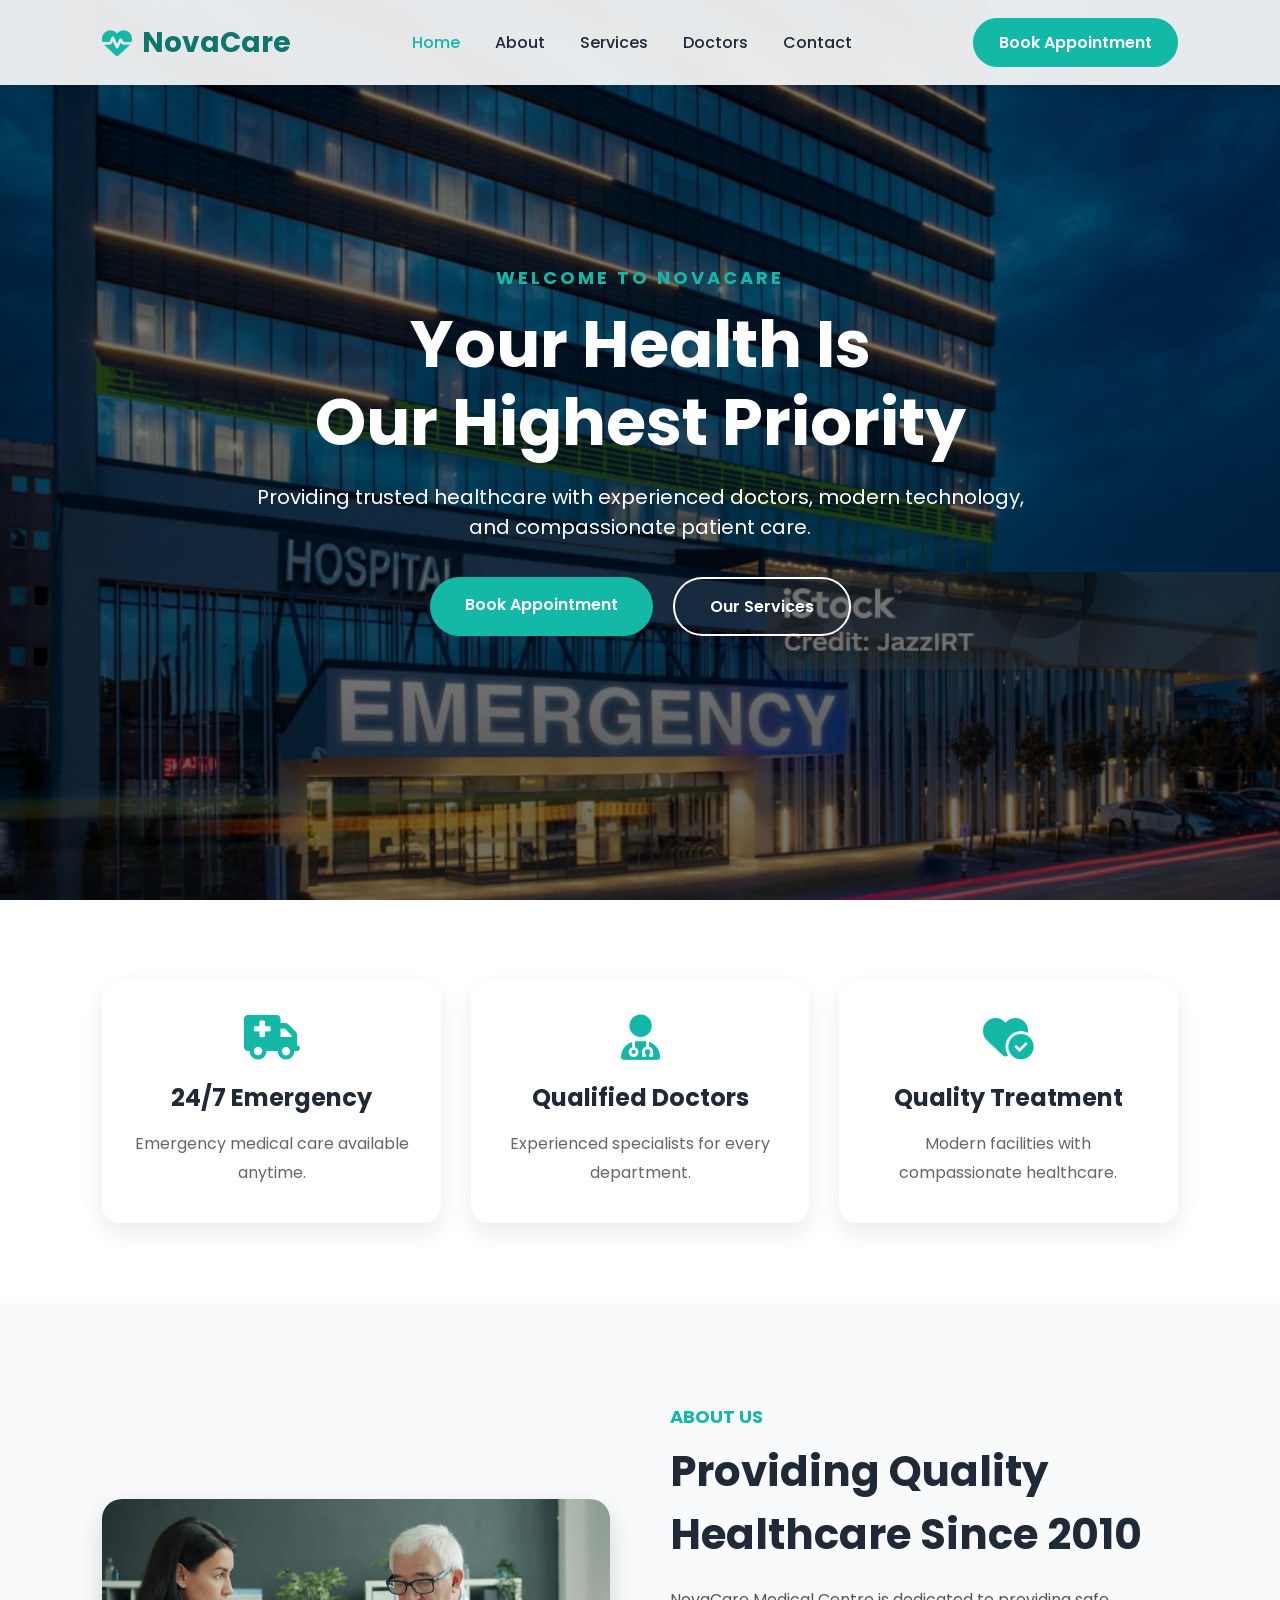
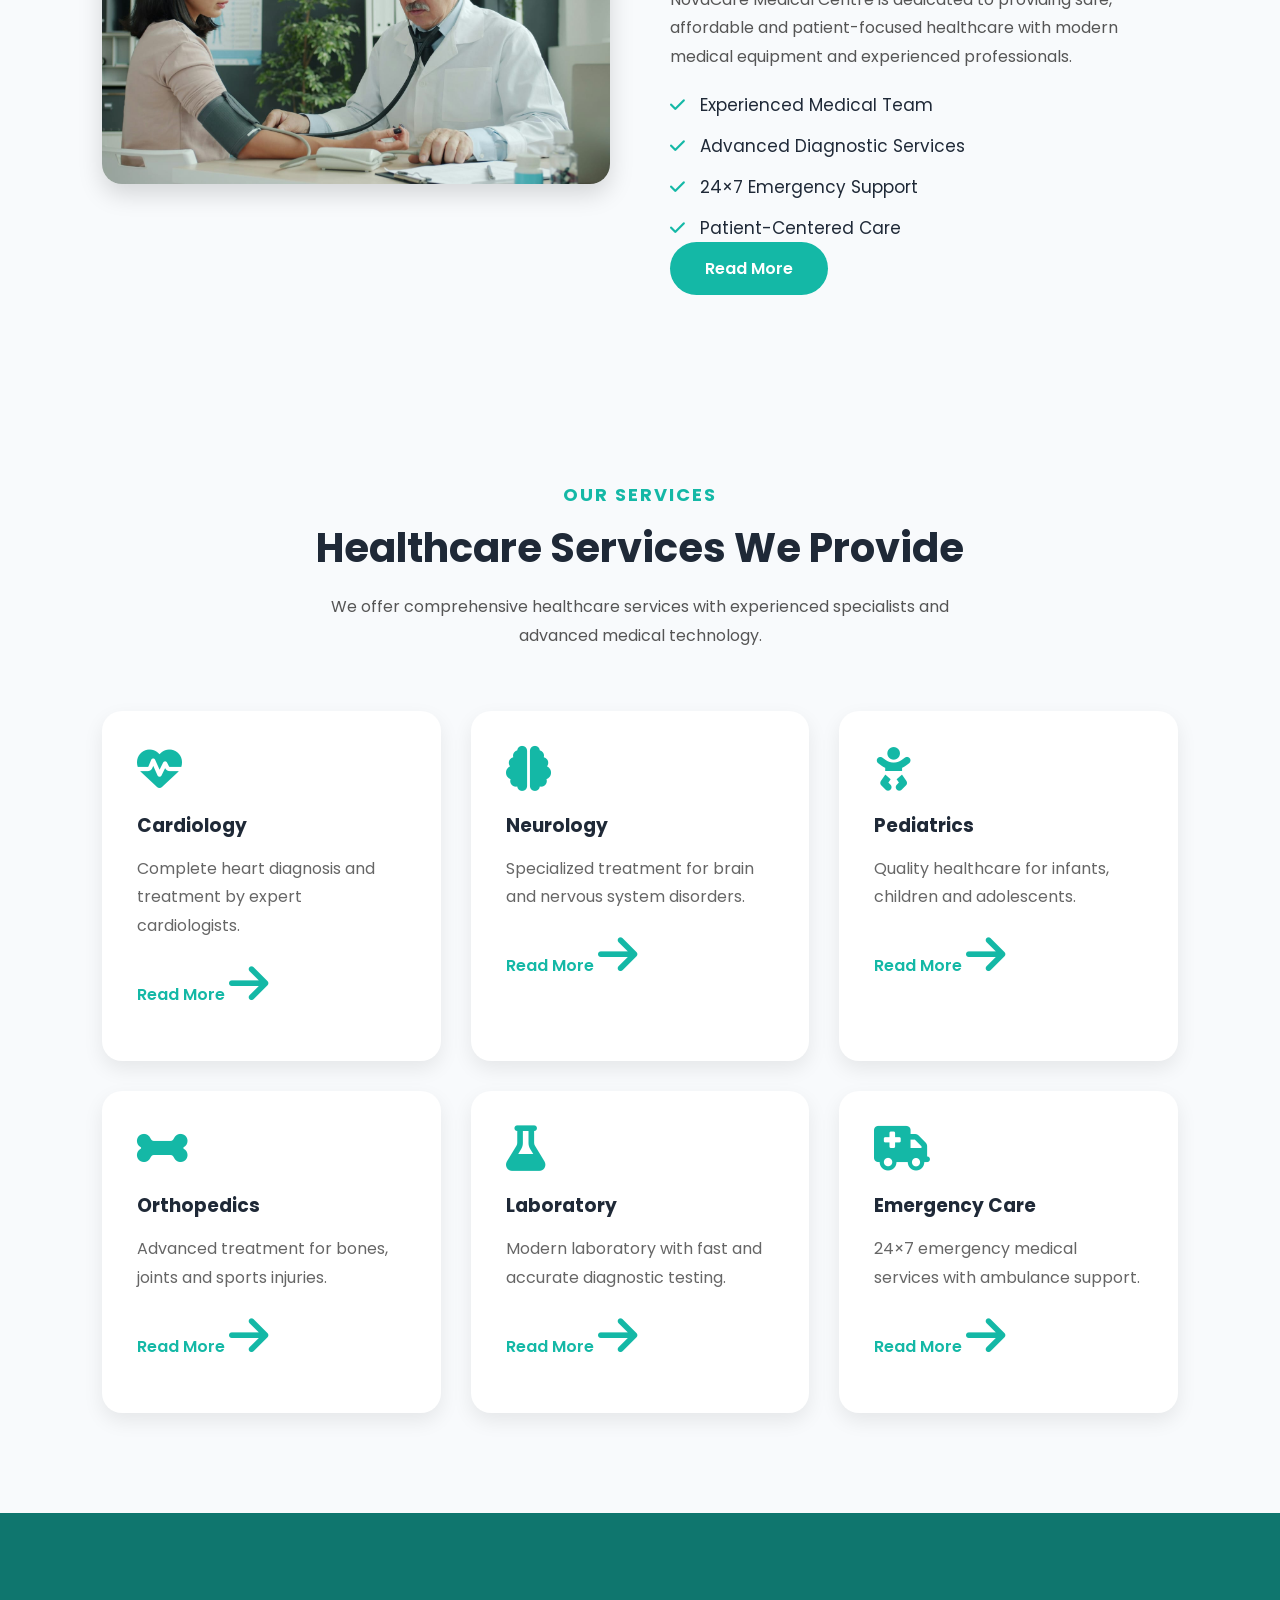
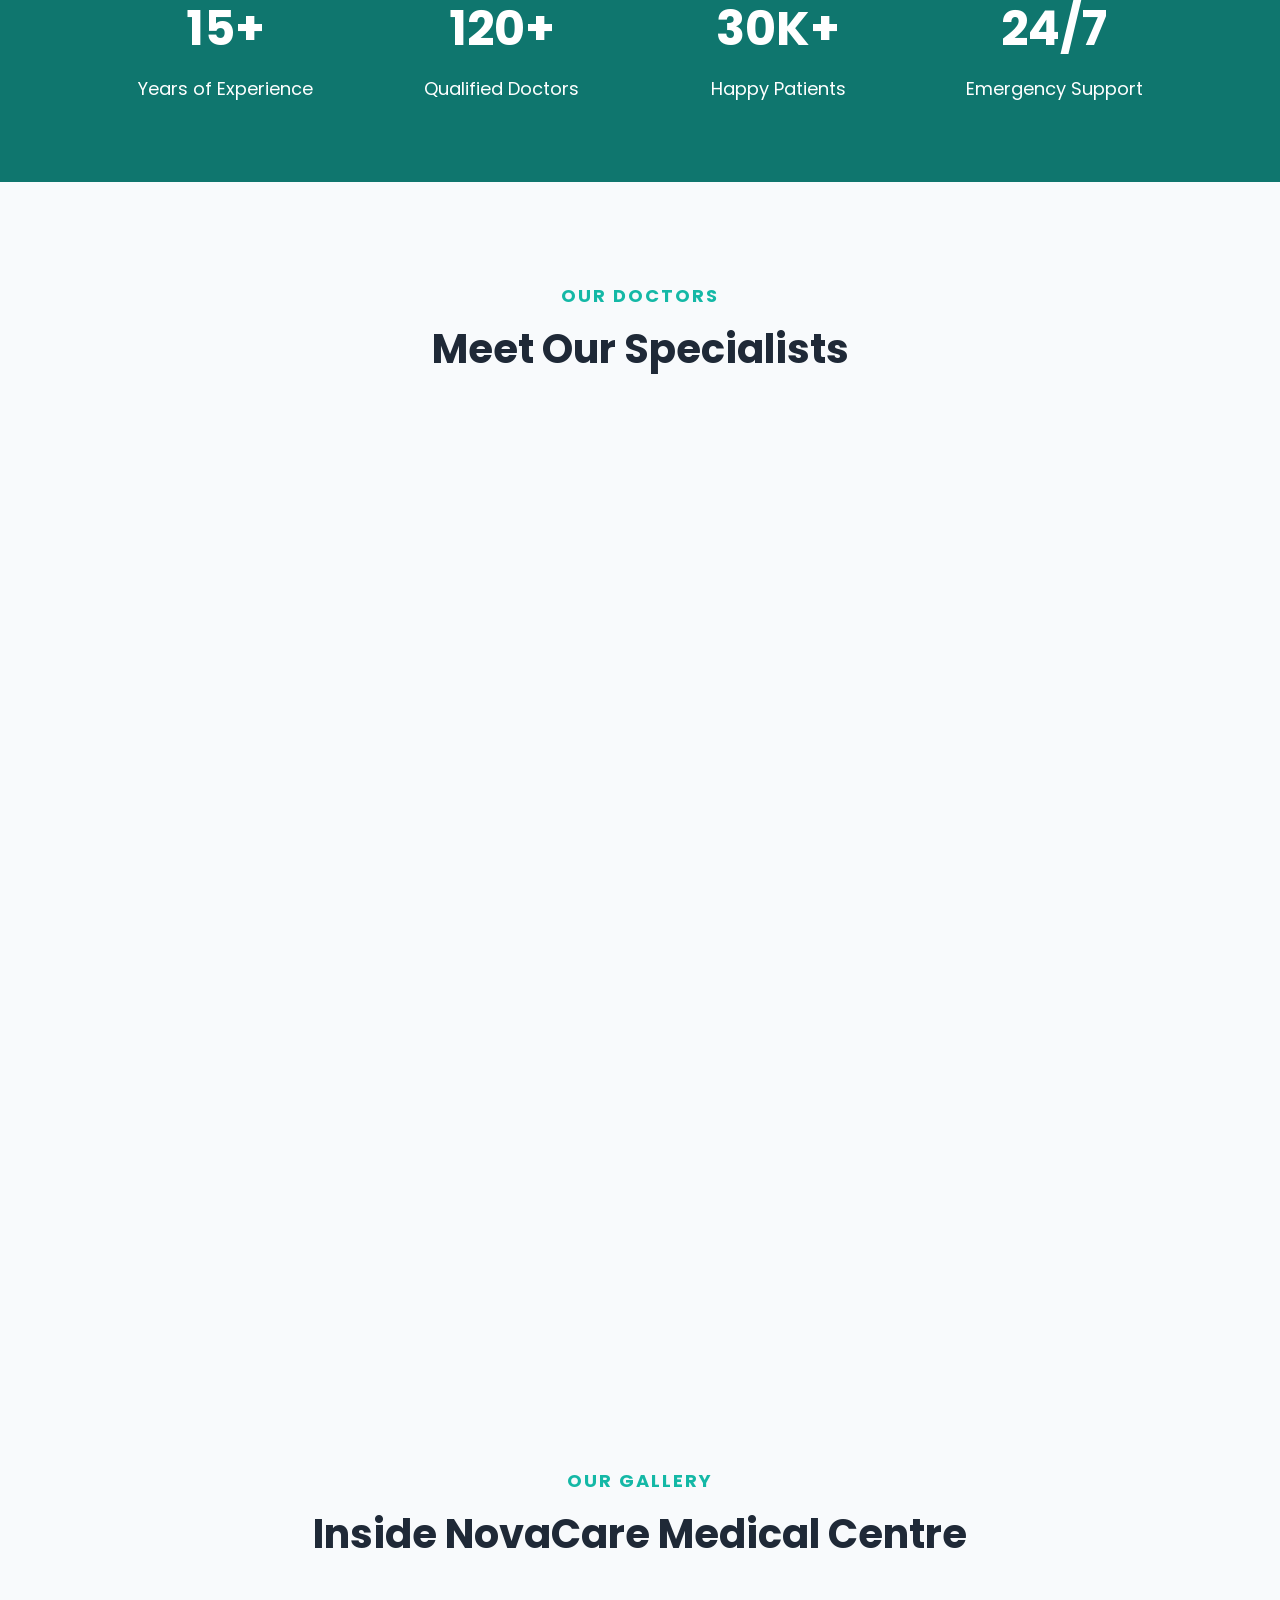
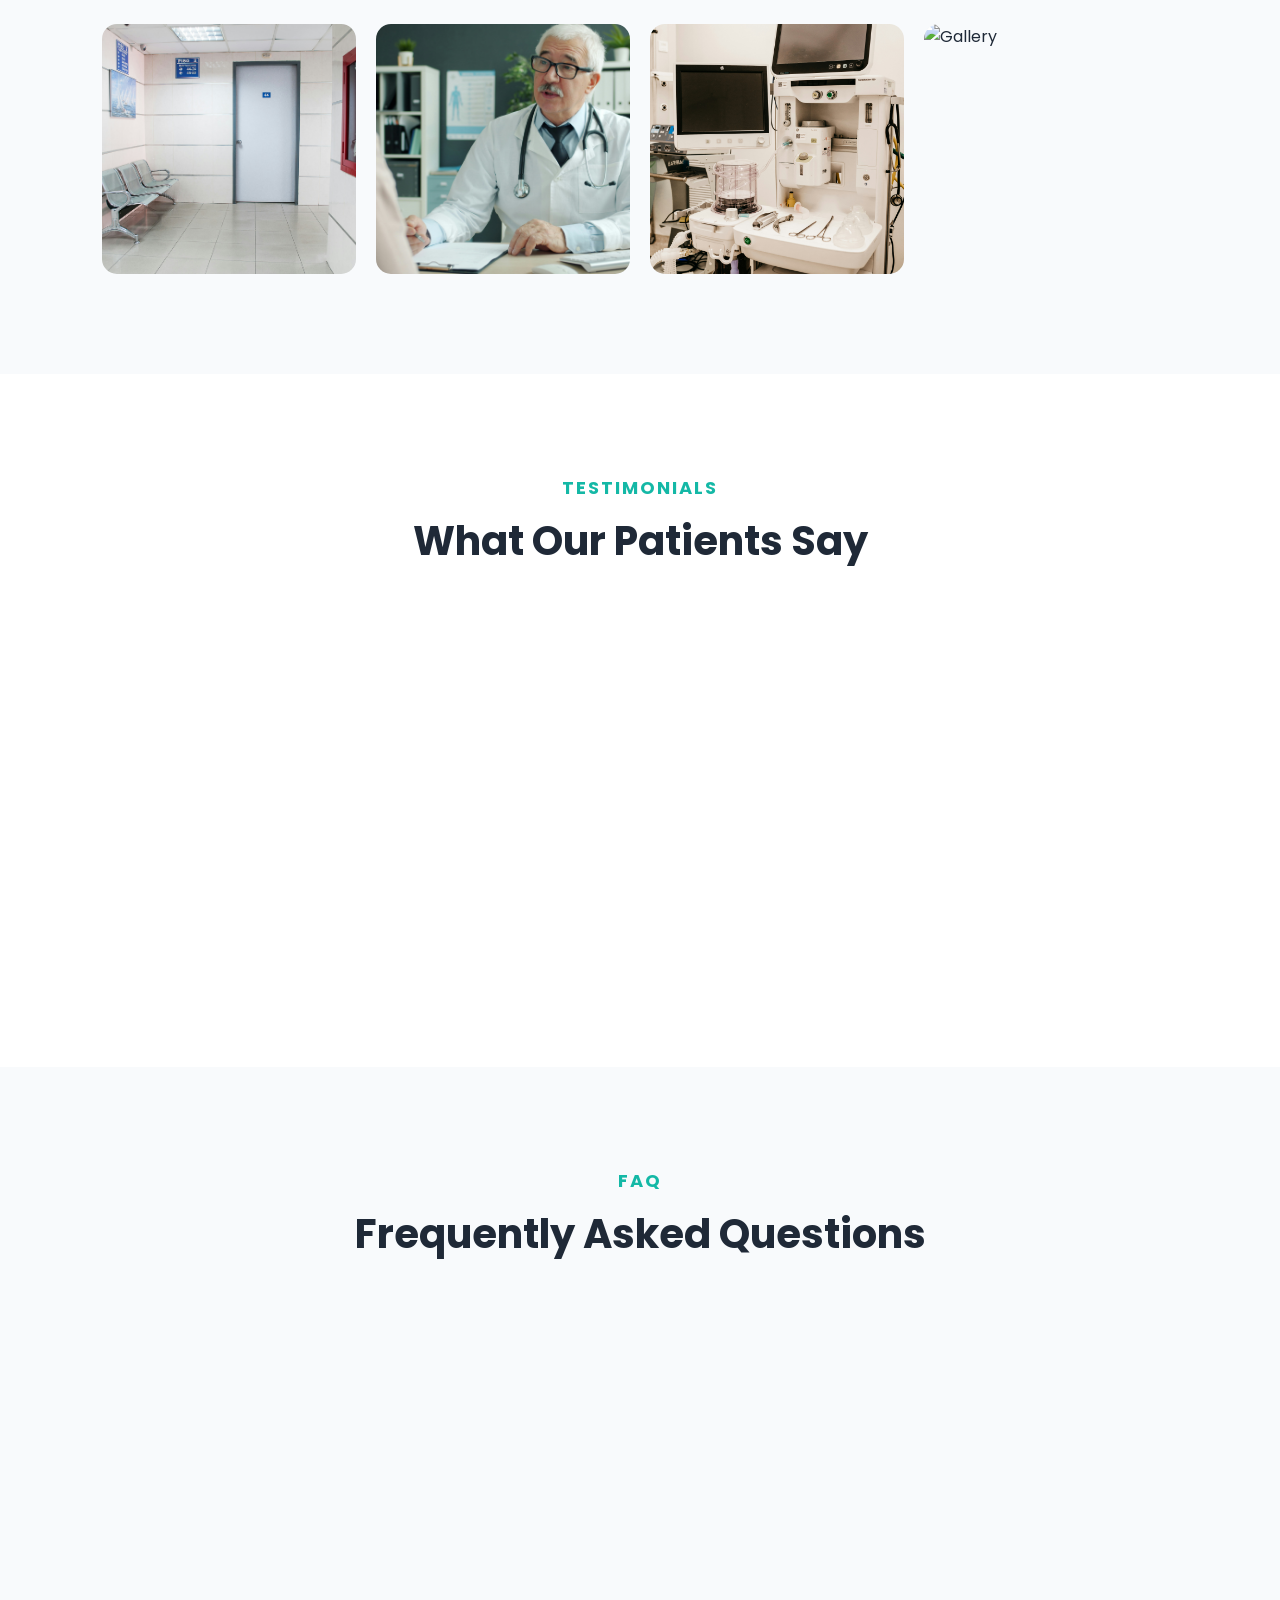
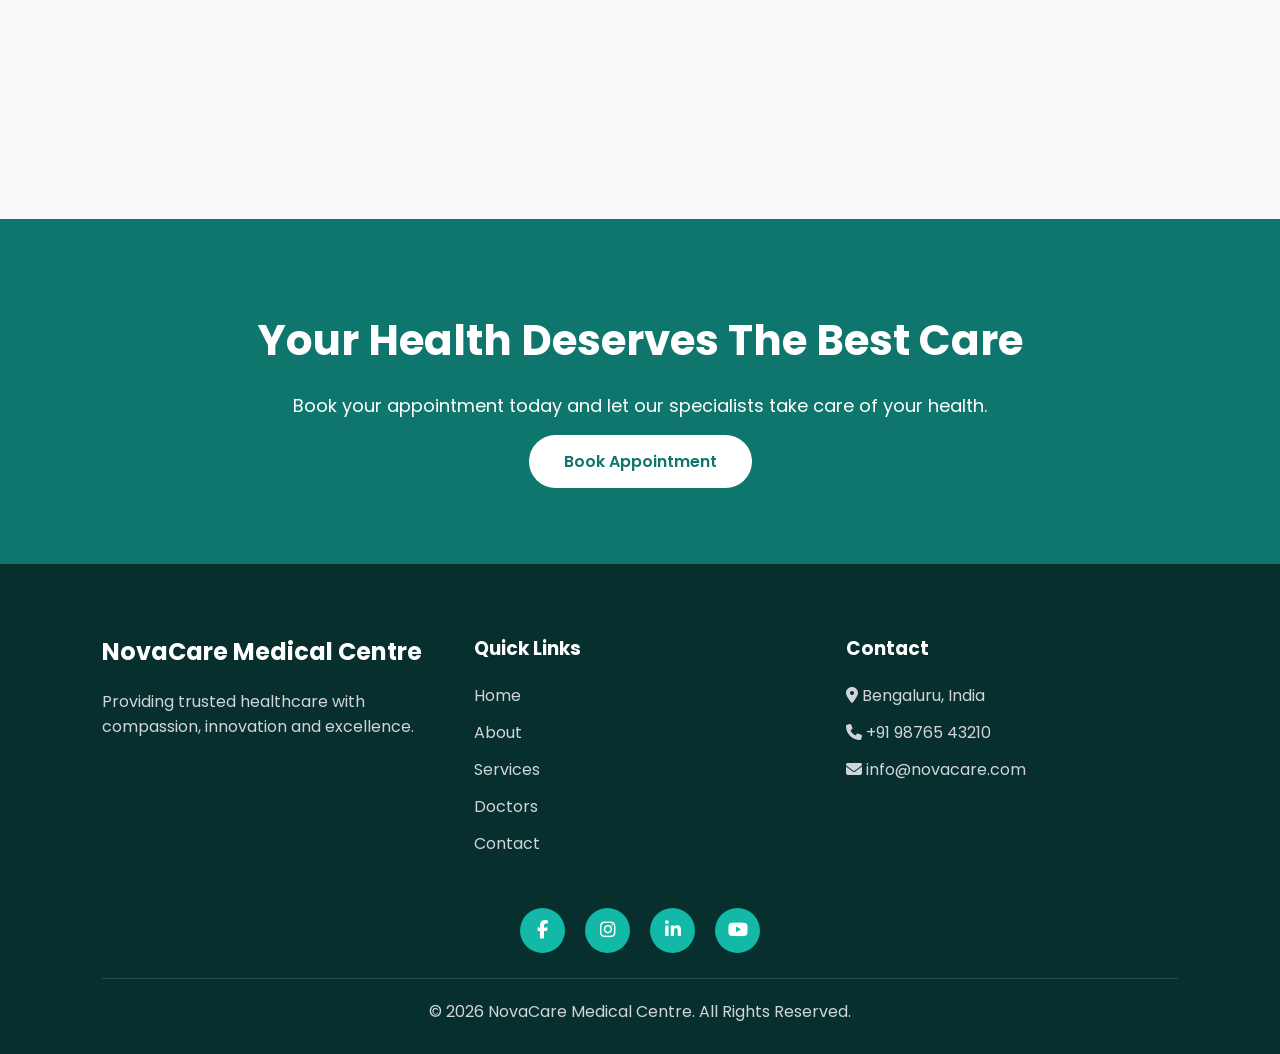
==== commit 51878bda: "Update index.html" ====
--- a/index.html
+++ b/index.html
@@ -630,6 +630,19 @@
 </footer>
 
 <script src="script.js"></script>
+ <!--Start of Tawk.to Script-->
+<script type="text/javascript">
+var Tawk_API=Tawk_API||{}, Tawk_LoadStart=new Date();
+(function(){
+var s1=document.createElement("script"),s0=document.getElementsByTagName("script")[0];
+s1.async=true;
+s1.src='https://embed.tawk.to/6a47bd07a52c231d48945328/1jsk3kpt9';
+s1.charset='UTF-8';
+s1.setAttribute('crossorigin','*');
+s0.parentNode.insertBefore(s1,s0);
+})();
+</script>
+<!--End of Tawk.to Script-->
 
 </body>
 
--- a/style.css
+++ b/style.css
@@ -119,7 +119,7 @@
 height:100vh;
 background:
 linear-gradient(rgba(0,0,0,.55),rgba(0,0,0,.55)),
-url("images/hero-banner.jpg") center/cover;
+url("hero-banner.jpg") center/cover;
 display:flex;
 justify-content:center;
 align-items:center;
@@ -698,4 +698,4 @@
 font-size:38px;
 }
 
-}+}
